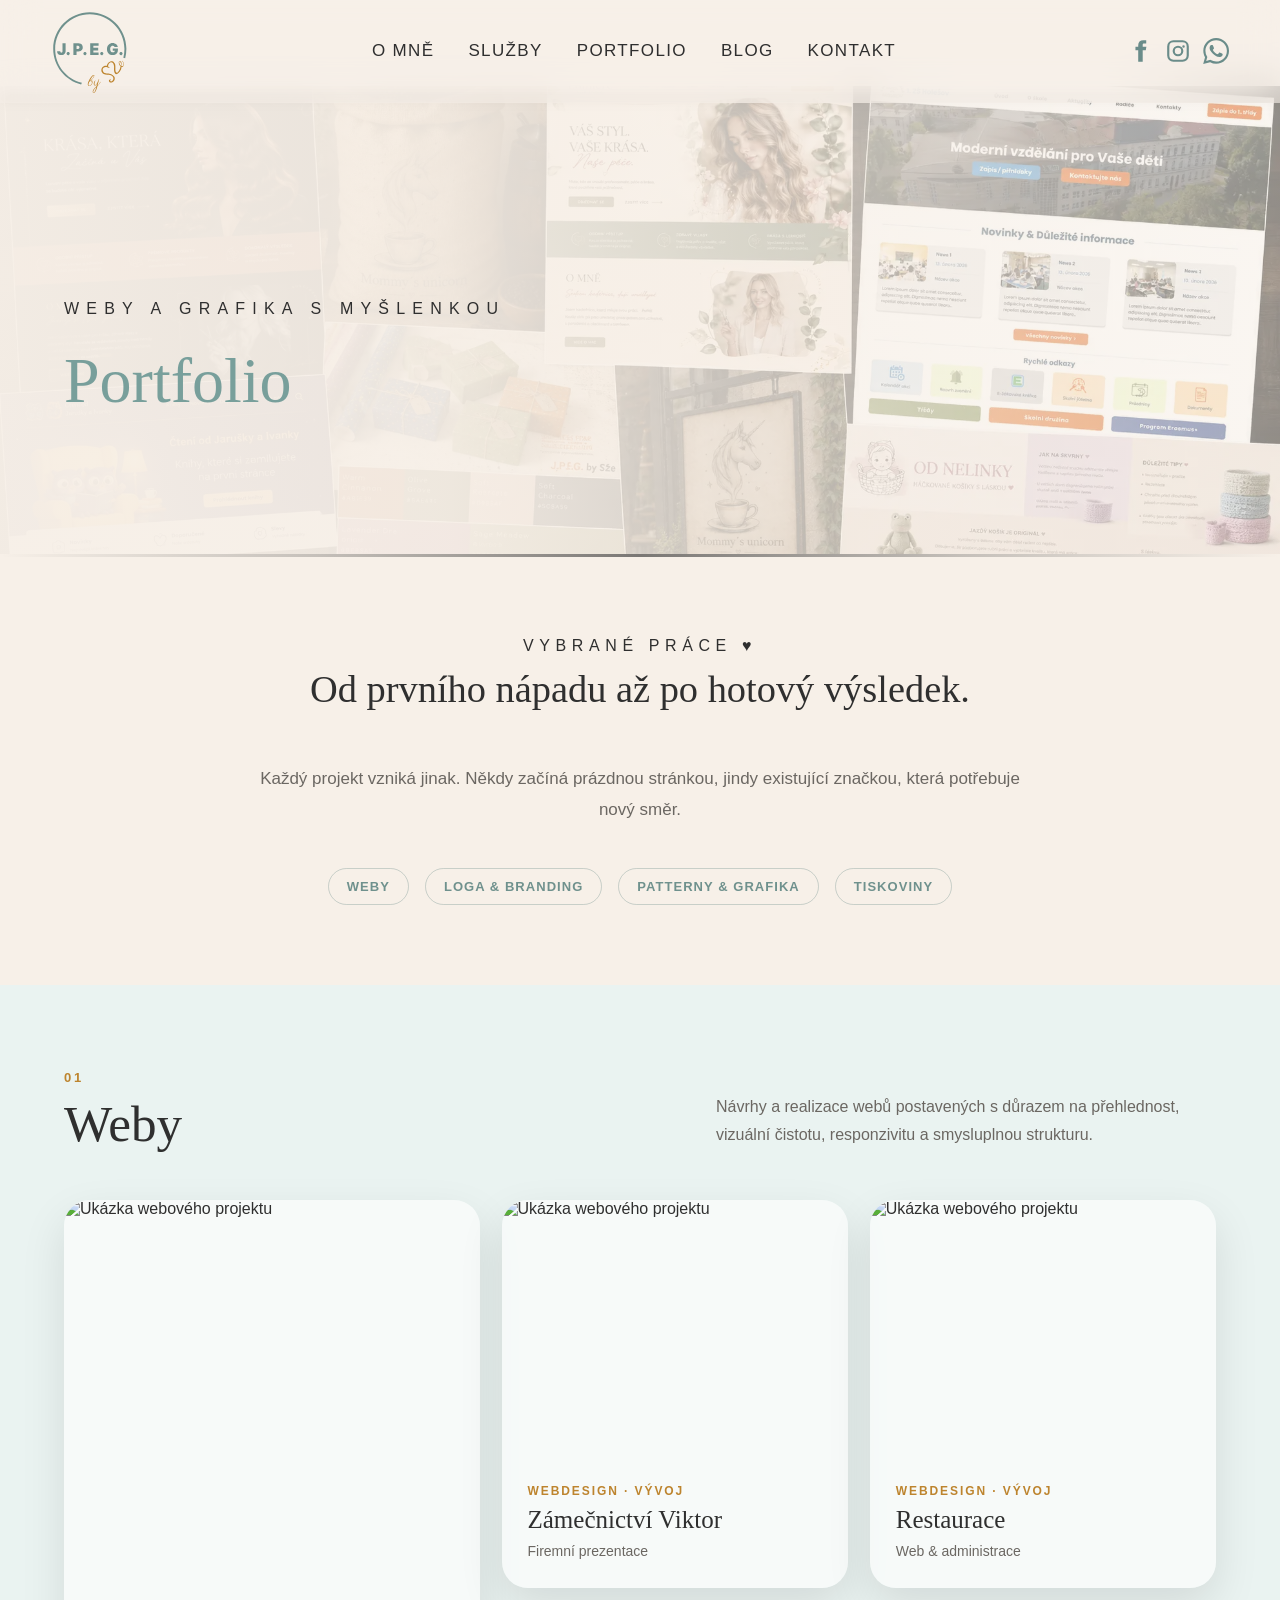
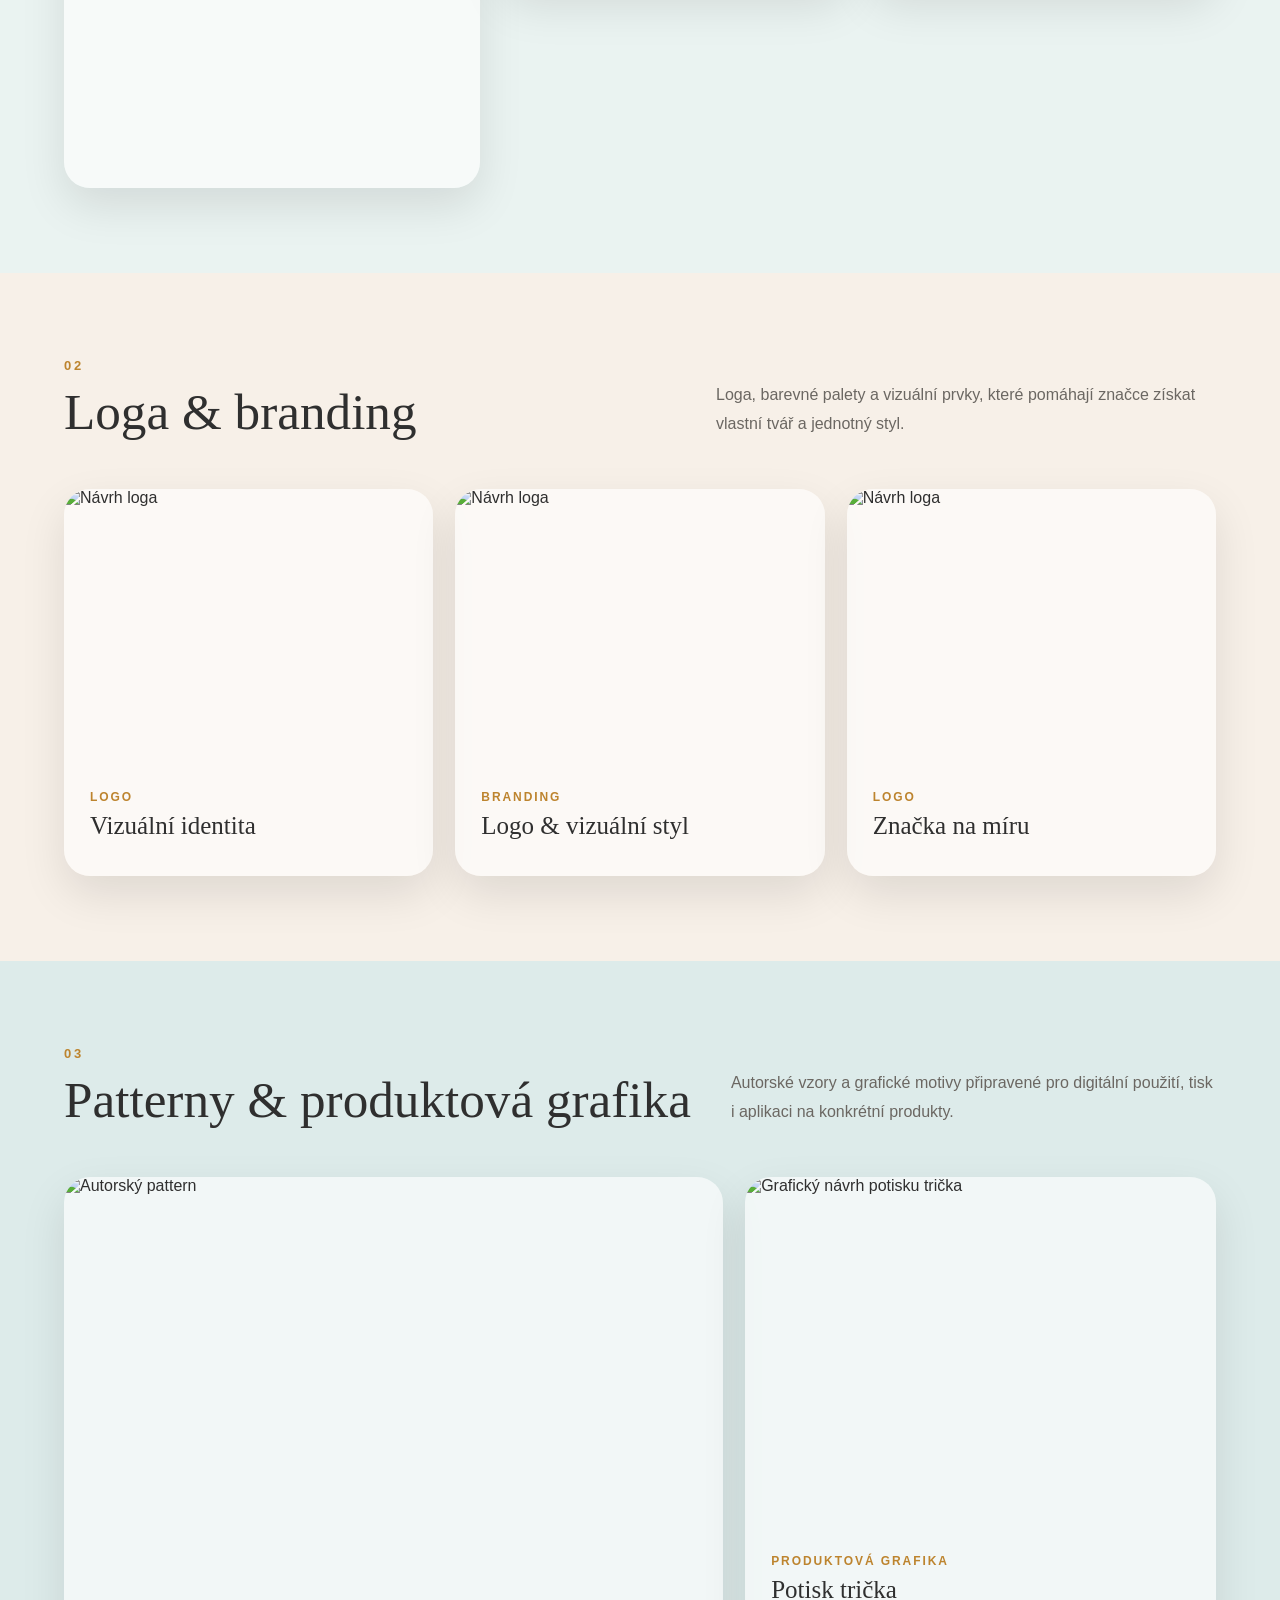
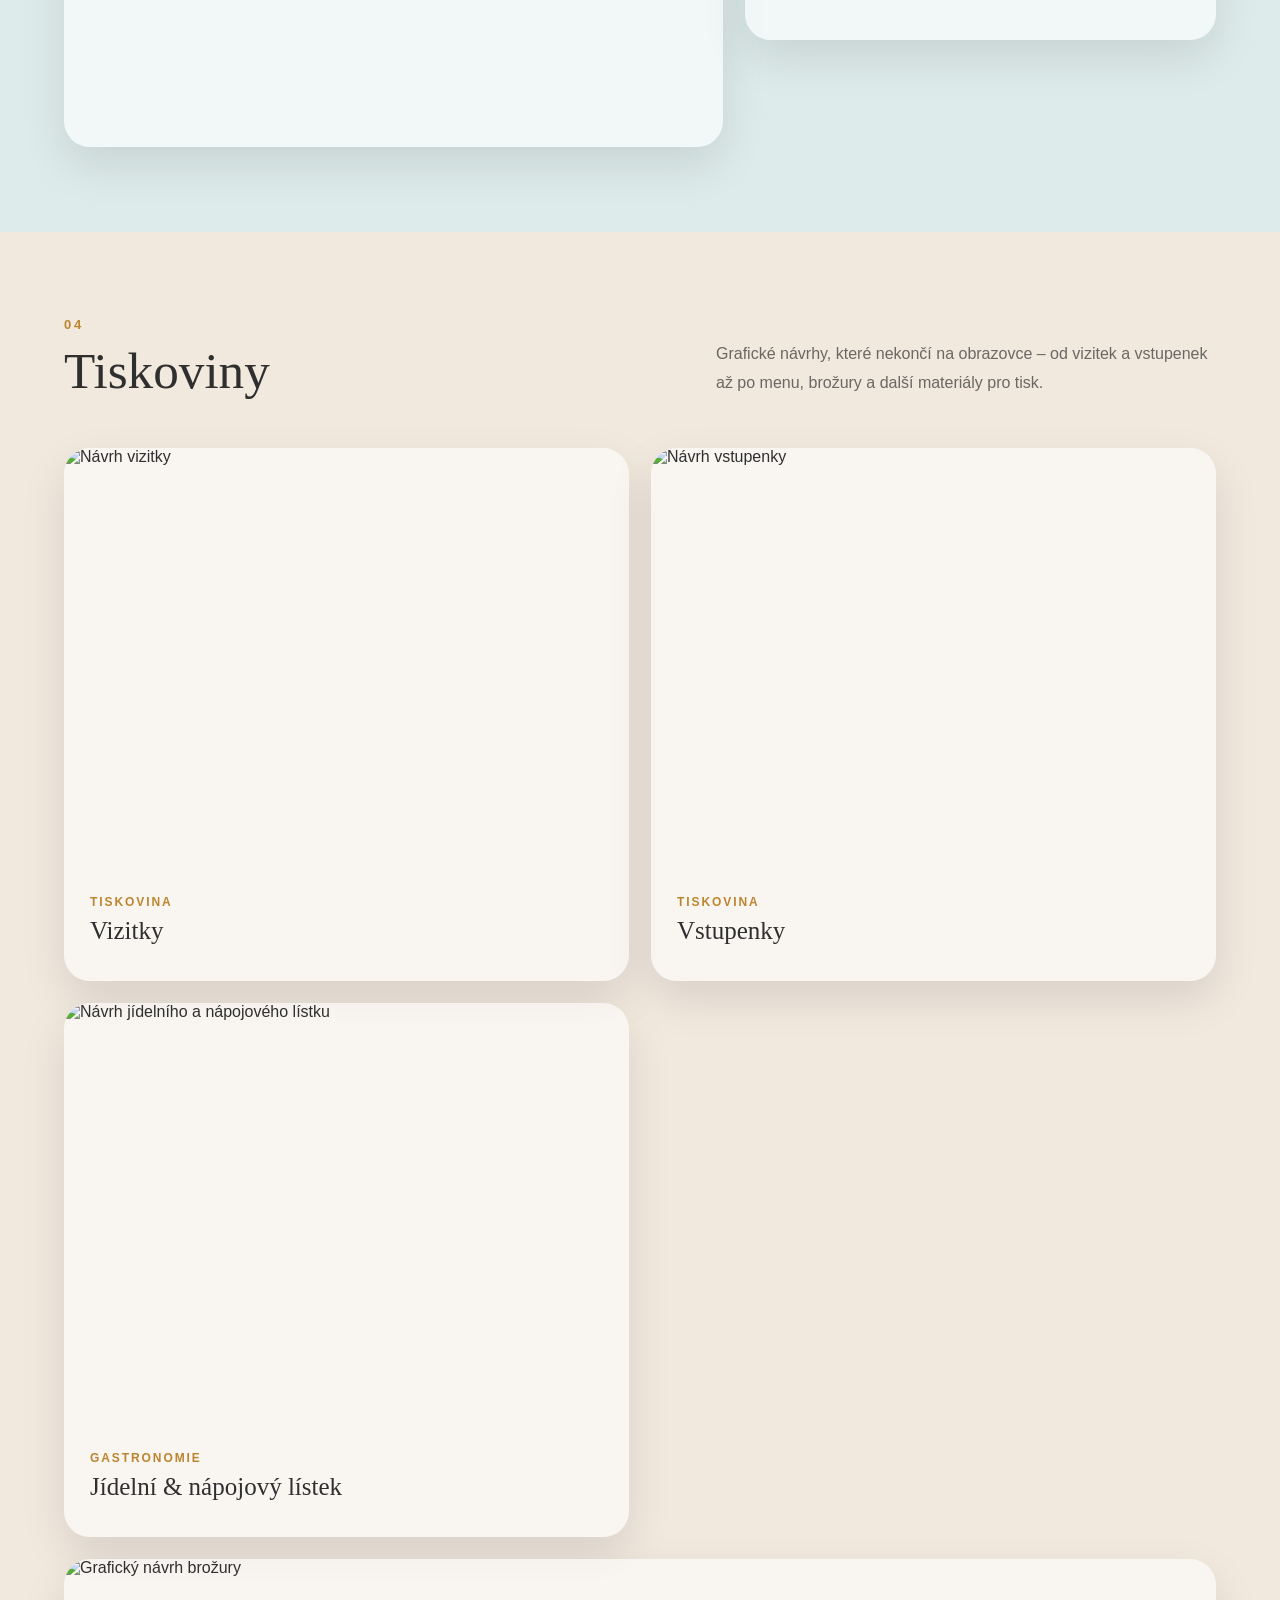
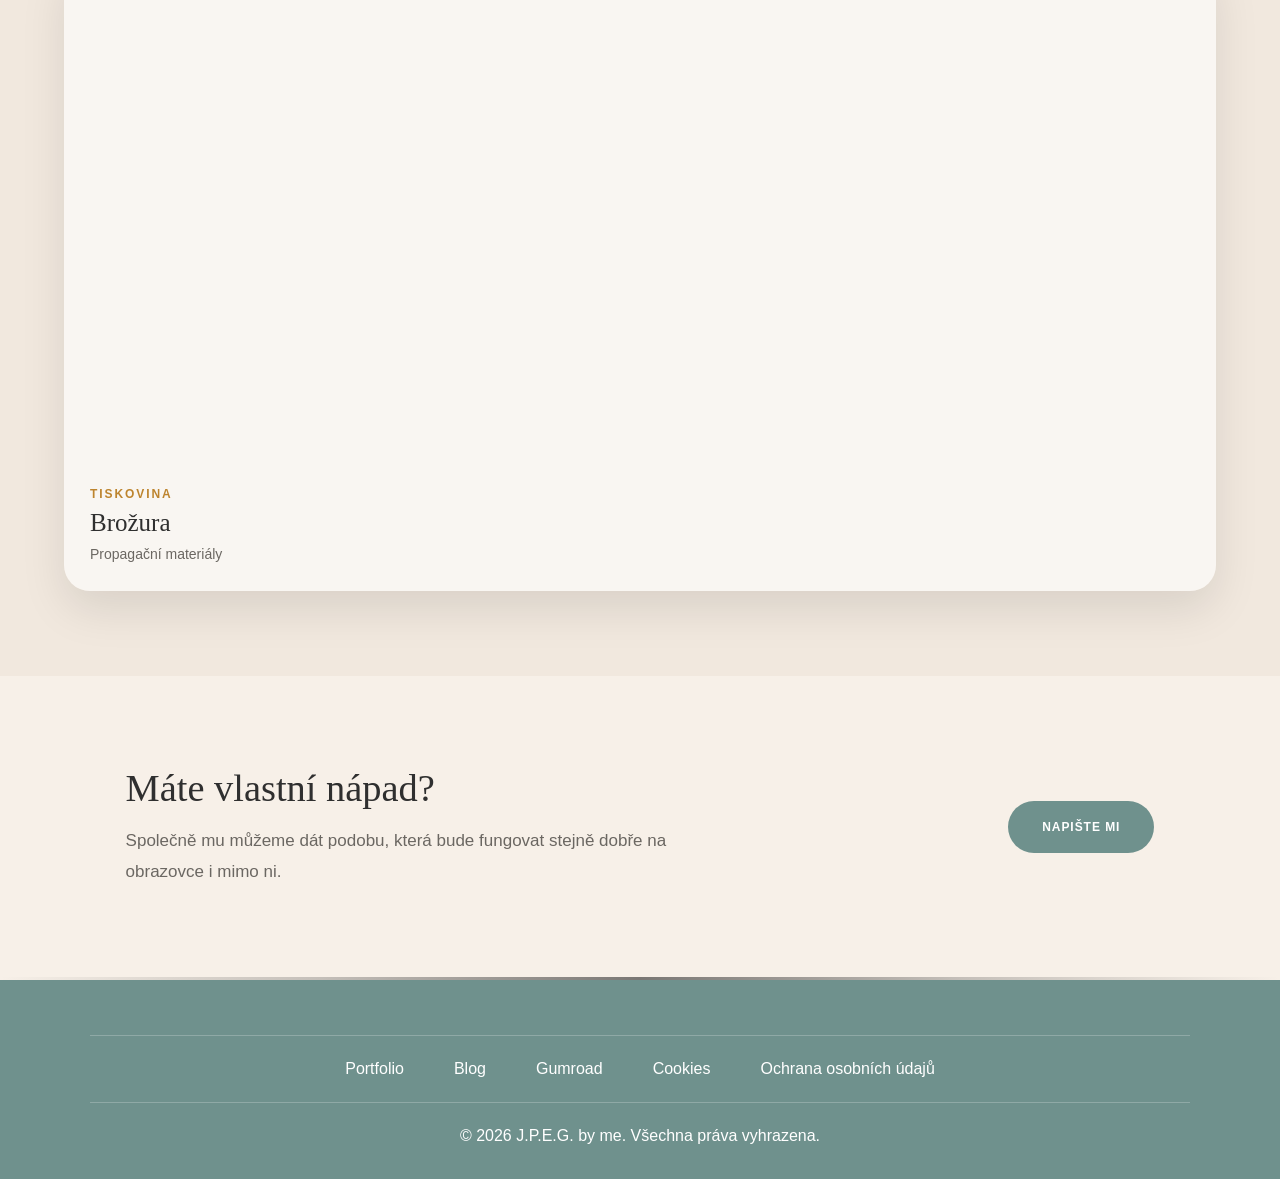
==== pages/portfolio.html @ a485b9ee "Add files via upload" ====
<!DOCTYPE html>
<html lang="cs">

<head>
    <meta charset="UTF-8">
    <meta name="viewport" content="width=device-width, initial-scale=1.0">

    <title>Portfolio | J.P.E.G. by me</title>

    <meta name="description"
        content="Ukázky webů, vizuálních identit, log, patternů, produktové grafiky a tiskovin od J.P.E.G. by me.">

    <link rel="stylesheet" href="../style.css">
</head>

<body>

    <!-- HEADER -->

    <header class="site-header">
        <nav class="navbar">

            <a href="../index.html" class="logo">
                <img src="../assets/logo.svg" alt="J.P.E.G. by me">
            </a>

            <button class="menu-toggle" aria-label="Otevřít menu">
                <span></span>
                <span></span>
                <span></span>
            </button>

            <ul class="nav-menu">
                <li><a href="../index.html#omne">O mně</a></li>
                <li><a href="sluzby.html">Služby</a></li>
                <li><a href="portfolio.html">Portfolio</a></li>
                <li><a href="blog.html">Blog</a></li>
                <li><a href="kontakt.html">Kontakt</a></li>
            </ul>

            <div class="nav-socials">

                <a href="https://www.facebook.com/profile.php?id=61580430591181"
                    aria-label="Facebook">
                    <img src="../assets/fb.svg" alt="social media Facebook">
                </a>

                <a href="https://www.instagram.com/jpeg_by_me/"
                    aria-label="Instagram">
                    <img src="../assets/ig.svg" alt="social media Instagram">
                </a>

                <a href="https://wa.me/420702850375"
                    target="_blank"
                    rel="noopener"
                    aria-label="WhatsApp">
                    <img src="../assets/whatsapp.svg" alt="social media WhatsApp">
                </a>

            </div>

        </nav>
    </header>


    <!-- MAIN -->

    <main>

        <!-- HERO PODSTRÁNKY -->

        <section class="subpage-hero">

            <div class="subpage-hero-content">

                <p class="subpage-eyebrow">
                    Weby a grafika s myšlenkou
                </p>

                <h1>Portfolio</h1>

            </div>

        </section>


        <div class="separator"></div>


        <!-- ÚVOD PORTFOLIA -->

        <section class="portfolio-intro">

            <div class="section-heading">
                <p>Vybrané práce ♥</p>
                <h2>Od prvního nápadu až po hotový výsledek.</h2>
            </div>

            <p class="portfolio-intro-text">
                Každý projekt vzniká jinak. Někdy začíná prázdnou stránkou,
                jindy existující značkou, která potřebuje nový směr.
            </p>


            <!-- RYCHLÁ NAVIGACE -->

            <nav class="portfolio-nav" aria-label="Kategorie portfolia">
                <a href="#weby">Weby</a>
                <a href="#branding">Loga & branding</a>
                <a href="#patterny">Patterny & grafika</a>
                <a href="#tiskoviny">Tiskoviny</a>
            </nav>

        </section>


        <!-- WEBY -->

        <section class="portfolio-section portfolio-section-web" id="weby">

            <div class="portfolio-section-heading">

                <div>
                    <p class="portfolio-number">01</p>
                    <h2>Weby</h2>
                </div>

                <p>
                    Návrhy a realizace webů postavených s důrazem na přehlednost,
                    vizuální čistotu, responzivitu a smysluplnou strukturu.
                </p>

            </div>


            <div class="portfolio-grid portfolio-grid-large">

                <article class="portfolio-item portfolio-item-featured">
                    <div class="portfolio-image">
                        <img src="../assets/portfolio-web-01.webp"
                            alt="Ukázka webového projektu">
                    </div>

                    <div class="portfolio-item-info">
                        <p>Webdesign · Vývoj</p>
                        <h3>Truhlářství Vodička</h3>
                        <span>Web na míru</span>
                    </div>
                </article>


                <article class="portfolio-item">
                    <div class="portfolio-image">
                        <img src="../assets/portfolio-web-02.webp"
                            alt="Ukázka webového projektu">
                    </div>

                    <div class="portfolio-item-info">
                        <p>Webdesign · Vývoj</p>
                        <h3>Zámečnictví Viktor</h3>
                        <span>Firemní prezentace</span>
                    </div>
                </article>


                <article class="portfolio-item">
                    <div class="portfolio-image">
                        <img src="../assets/portfolio-web-03.webp"
                            alt="Ukázka webového projektu">
                    </div>

                    <div class="portfolio-item-info">
                        <p>Webdesign · Vývoj</p>
                        <h3>Restaurace</h3>
                        <span>Web & administrace</span>
                    </div>
                </article>

            </div>

        </section>


        <!-- LOGA A BRANDING -->

        <section class="portfolio-section portfolio-section-branding" id="branding">

            <div class="portfolio-section-heading">

                <div>
                    <p class="portfolio-number">02</p>
                    <h2>Loga & branding</h2>
                </div>

                <p>
                    Loga, barevné palety a vizuální prvky, které pomáhají značce
                    získat vlastní tvář a jednotný styl.
                </p>

            </div>


            <div class="portfolio-grid">

                <article class="portfolio-item">
                    <div class="portfolio-image">
                        <img src="../assets/portfolio-logo-01.webp"
                            alt="Návrh loga">
                    </div>

                    <div class="portfolio-item-info">
                        <p>Logo</p>
                        <h3>Vizuální identita</h3>
                    </div>
                </article>


                <article class="portfolio-item">
                    <div class="portfolio-image">
                        <img src="../assets/portfolio-logo-02.webp"
                            alt="Návrh loga">
                    </div>

                    <div class="portfolio-item-info">
                        <p>Branding</p>
                        <h3>Logo & vizuální styl</h3>
                    </div>
                </article>


                <article class="portfolio-item">
                    <div class="portfolio-image">
                        <img src="../assets/portfolio-logo-03.webp"
                            alt="Návrh loga">
                    </div>

                    <div class="portfolio-item-info">
                        <p>Logo</p>
                        <h3>Značka na míru</h3>
                    </div>
                </article>

            </div>

        </section>


        <!-- PATTERNY -->

        <section class="portfolio-section portfolio-section-patterns" id="patterny">

            <div class="portfolio-section-heading">

                <div>
                    <p class="portfolio-number">03</p>
                    <h2>Patterny & produktová grafika</h2>
                </div>

                <p>
                    Autorské vzory a grafické motivy připravené pro digitální
                    použití, tisk i aplikaci na konkrétní produkty.
                </p>

            </div>


            <div class="portfolio-grid portfolio-grid-patterns">

                <article class="portfolio-item portfolio-item-featured">
                    <div class="portfolio-image">
                        <img src="../assets/portfolio-pattern-01.webp"
                            alt="Autorský pattern">
                    </div>

                    <div class="portfolio-item-info">
                        <p>Pattern</p>
                        <h3>Autorský vzor</h3>
                    </div>
                </article>


                <article class="portfolio-item">
                    <div class="portfolio-image">
                        <img src="../assets/portfolio-shirt.webp"
                            alt="Grafický návrh potisku trička">
                    </div>

                    <div class="portfolio-item-info">
                        <p>Produktová grafika</p>
                        <h3>Potisk trička</h3>
                    </div>
                </article>

            </div>

        </section>


        <!-- TISKOVINY -->

        <section class="portfolio-section portfolio-section-print" id="tiskoviny">

            <div class="portfolio-section-heading">

                <div>
                    <p class="portfolio-number">04</p>
                    <h2>Tiskoviny</h2>
                </div>

                <p>
                    Grafické návrhy, které nekončí na obrazovce – od vizitek
                    a vstupenek až po menu, brožury a další materiály pro tisk.
                </p>

            </div>


            <div class="portfolio-grid portfolio-grid-print">

                <article class="portfolio-item">
                    <div class="portfolio-image">
                        <img src="../assets/portfolio-business-card.webp"
                            alt="Návrh vizitky">
                    </div>

                    <div class="portfolio-item-info">
                        <p>Tiskovina</p>
                        <h3>Vizitky</h3>
                    </div>
                </article>


                <article class="portfolio-item">
                    <div class="portfolio-image">
                        <img src="../assets/portfolio-ticket.webp"
                            alt="Návrh vstupenky">
                    </div>

                    <div class="portfolio-item-info">
                        <p>Tiskovina</p>
                        <h3>Vstupenky</h3>
                    </div>
                </article>


                <article class="portfolio-item">
                    <div class="portfolio-image">
                        <img src="../assets/portfolio-menu.webp"
                            alt="Návrh jídelního a nápojového lístku">
                    </div>

                    <div class="portfolio-item-info">
                        <p>Gastronomie</p>
                        <h3>Jídelní & nápojový lístek</h3>
                    </div>
                </article>


                <article class="portfolio-item portfolio-item-wide">
                    <div class="portfolio-image">
                        <img src="../assets/portfolio-brochure.webp"
                            alt="Grafický návrh brožury">
                    </div>

                    <div class="portfolio-item-info">
                        <p>Tiskovina</p>
                        <h3>Brožura</h3>
                        <span>Propagační materiály</span>
                    </div>
                </article>

            </div>

        </section>


        <!-- MOTTO -->

        <div class="motto">

            <div>
                <h2>Máte vlastní nápad?</h2>

                <p>
                    Společně mu můžeme dát podobu, která bude fungovat
                    stejně dobře na obrazovce i mimo ni.
                </p>
            </div>

            <a href="kontakt.html" class="btn footer-btn">
                Napište mi
            </a>

        </div>


        <div class="separator"></div>

    </main>


    <!-- FOOTER -->

    <footer class="footer">

        <div class="footer-links">

            <a href="portfolio.html">
                Portfolio
            </a>

            <a href="blog.html">
                Blog
            </a>

            <a href="https://jpegbyme.gumroad.com/"
                target="_blank"
                rel="noopener">
                Gumroad
            </a>

            <a href="cookies.html">
                Cookies
            </a>

            <a href="ochrana-udaju.html">
                Ochrana osobních údajů
            </a>

        </div>


        <div class="footer-bottom">
            <p>
                © 2026 J.P.E.G. by me. Všechna práva vyhrazena.
            </p>
        </div>

    </footer>


    <!-- MOBILE CONTACT -->

    <div class="mobile-contact">
        <a href="mailto:info@jpeg-by-me.cz">Napsat</a>
        <a href="tel:+420702850375">Volat</a>
    </div>


    <script src="../script.js"></script>

</body>

</html>
---- style.css ----
:root {
    --cream: #f7f0e8;
    --text: #2f2f2f;
    --duck: #789f9b;
    --duck-light: #eaf3f1;
    --duck-dark: #6f918d;
    --gold: #bd842e;
    --muted: #6b6762;
    --shadow: 0 18px 45px rgba(0, 0, 0, .10);
}

* {
    margin: 0;
    padding: 0;
    box-sizing: border-box;
}

html {
    scroll-behavior: smooth;
}

body {
    font-family: Arial, sans-serif;
    color: var(--text);
    background: var(--cream);
}

img {
    display: block;
    max-width: 100%;
}

a {
    color: inherit;
    text-decoration: none;
}

/* HEADER */

.site-header {
    position: fixed;
    top: 0;
    left: 0;
    width: 100%;
    z-index: 999;
    padding: 10px 7vw;
    background: rgba(247, 240, 232, 0.58);
    backdrop-filter: blur(18px);
    -webkit-backdrop-filter: blur(18px);
}

.site-header::after {
    content: "";
    position: absolute;
    left: 0;
    bottom: -2px;
    width: 100%;
    height: 10px;
    background: linear-gradient(to bottom, rgba(0, 0, 0, .05), transparent);
    filter: blur(6px);
    pointer-events: none;
}

.navbar {
    display: grid;
    grid-template-columns: 70px 1fr auto;
    align-items: center;
    gap: 48px;
}

.logo img {
    width: 66px;
    height: auto;
}


.nav-menu {
    display: flex;
    justify-content: center;
    align-items: center;
    gap: 72px;
    list-style: none;
    font-size: 15px;
    font-weight: 400;
    letter-spacing: .08em;
    text-transform: uppercase;
}

.nav-menu li {
    list-style: none;
}

.nav-menu a {
    position: relative;
    padding-bottom: 8px;
    color: var(--text);
}

.nav-menu a::after {
    content: "";
    position: absolute;
    left: 50%;
    bottom: 0;
    width: 0;
    height: 2px;
    background: var(--duck-dark);
    transform: translateX(-50%);
    transition: width .3s ease;
}

.nav-menu a:hover::after {
    width: 100%;
}

.nav-socials {
    display: flex;
    align-items: center;
    gap: 18px;
}

.nav-socials img {
    width: 28px;
    height: 28px;
    filter: invert(56%) sepia(13%) saturate(609%) hue-rotate(126deg) brightness(91%) contrast(86%);
    transition: opacity .25s ease, transform .25s ease;
}

.nav-socials a:hover img {
    opacity: .75;
    transform: translateY(-2px);
}

/* HAMBURGER */

.menu-toggle {
    display: none;
    width: 44px;
    height: 44px;
    border: 0;
    background: transparent;
    cursor: pointer;
    z-index: 1001;
}

.menu-toggle span {
    display: block;
    width: 30px;
    height: 2px;
    margin: 7px auto;
    background: var(--text);
    transition: .3s;
}

.menu-toggle.active span:nth-child(1) {
    transform: translateY(9px) rotate(45deg);
}

.menu-toggle.active span:nth-child(2) {
    opacity: 0;
}

.menu-toggle.active span:nth-child(3) {
    transform: translateY(-9px) rotate(-45deg);
}

/* HERO */

.hero {
    min-height: 100vh;
    padding: 140px 7vw 80px;
    display: flex;
    align-items: center;
    background:
        linear-gradient(90deg,
            rgba(247, 240, 232, .98) 0%,
            rgba(247, 240, 232, .94) 28%,
            rgba(247, 240, 232, .58) 48%,
            rgba(247, 240, 232, .12) 75%),
        url("assets/hero.webp") 62% center / cover no-repeat;
}

.hero-content {
    position: relative;
    z-index: 2;
    max-width: 580px;
}

.eyebrow {
    font-size: 16px;
    letter-spacing: .45em;
    text-transform: uppercase;
    margin-bottom: 48px;
}

.hero h1 {
    font-family: Georgia, "Times New Roman", serif;
    font-weight: 400;
    font-size: clamp(32px, 4.5vw, 86px);
    line-height: .72;
    margin-bottom: 56px;
}

.hero h1 span {
    display: block;
    color: var(--duck);
    font-style: italic;
    white-space: nowrap;
    font-size: clamp(26px, 3.5vw, 60px);
    margin-top: 22px;
    margin-bottom: 56px;
}

.hero-text {
    max-width: 520px;
    font-size: 15px;
    line-height: 1.85;
    margin-top: 36px;
    margin-bottom: 56px;
}

.hero-actions {
    display: flex;
    align-items: center;
    gap: 34px;
}

.btn {
    min-height: 36px;
    padding: 0 16px;
    display: inline-flex;
    align-items: center;
    justify-content: center;
    gap: 12px;
    border-radius: 999px;
    color: #fff;
    font-size: 12px;
    font-weight: 700;
    letter-spacing: .08em;
    text-transform: uppercase;
    box-shadow: var(--shadow);
}

.btn img {
    width: 22px;
    height: 22px;
    object-fit: contain;
}

.btn-pattern {
    background:
        linear-gradient(rgba(111, 145, 141, .88), rgba(111, 145, 141, .88)),
        url("assets/duck-egg-pattern.png") center / cover;
}

.text-link {
    font-size: 14px;
    letter-spacing: .08em;
    text-transform: uppercase;
    border-bottom: 1px solid var(--duck-dark);
    padding-bottom: 7px;
}

/* BUSINESS CARD */

.business-card {
    min-height: calc(100vh - 250px);
    padding: 170px 7vw 100px;
    background:
        linear-gradient(180deg,
            rgba(247, 240, 232, .94),
            rgba(247, 240, 232, .86)),
        url("assets/hero-subpage.webp") center center / cover no-repeat;
}

.business-card-heading {
    text-align: center;
    max-width: 700px;
    margin: 0 auto 60px;
}

.business-card-heading h1 {
    font-family: Georgia, "Times New Roman", serif;
    font-weight: 400;
    font-size: clamp(38px, 4vw, 64px);
    line-height: 1.1;
    margin-bottom: 24px;
}

.business-card-heading .hero-text {
    max-width: 520px;
    margin: 0 auto;
    text-align: center;
}

.card {
    max-width: 460px;
    margin: 0 auto;

    padding: 48px;

    background: rgba(255, 255, 255, .55);

    backdrop-filter: blur(18px);
    -webkit-backdrop-filter: blur(18px);

    border-radius: 30px;

    box-shadow: var(--shadow);

    text-align: center;
}

.card-logo {
    width: 90px;
    margin: 0 auto 30px;
}

.card h2 {
    font-family: Georgia, "Times New Roman", serif;
    font-size: 40px;
    font-weight: 400;
    margin-bottom: 14px;
}

.card-subtitle {
    color: var(--duck-dark);
    letter-spacing: .12em;
    text-transform: uppercase;
    font-size: 14px;
    margin-bottom: 34px;
}

.card-divider {
    width: 80px;
    height: 2px;
    background: var(--gold);
    margin: 0 auto 34px;
}

.card-contact {
    display: flex;
    flex-direction: column;
    gap: 18px;
    margin-bottom: 38px;
}

.contact-item {
    display: flex;
    align-items: center;
    justify-content: center;
    gap: 14px;

    font-size: 17px;
}

.contact-item img {
    width: 22px;
    height: 22px;
    flex-shrink: 0;

    filter: invert(56%) sepia(13%) saturate(609%) hue-rotate(126deg) brightness(91%) contrast(86%);
}

.contact-item a {
    transition: .25s;
}

.contact-item a:hover {
    color: var(--duck-dark);
}

.card-buttons {
    display: flex;
    flex-direction: column;
    gap: 16px;
}

.btn-secondary {

    min-height: 36px;

    border: 1px solid var(--duck-dark);

    border-radius: 999px;

    color: var(--duck-dark);

    background: transparent;

    font-size: 12px;

    font-weight: 700;

    letter-spacing: .08em;

    text-transform: uppercase;

    transition: .25s;
}

.btn-secondary:hover {
    background: var(--duck-dark);
    color: #fff;
}

.card-footer {
    margin-top: 38px;

    color: var(--muted);

    font-size: 14px;

    line-height: 1.7;
}

/* SEPARATOR */

.separator {
    height: 3px;
    background: linear-gradient(90deg,
            transparent,
            rgba(45, 45, 45, .25),
            rgba(45, 45, 45, .62),
            rgba(45, 45, 45, .25),
            transparent);
}

/* SUBPAGE HERO */

.subpage-hero {
    min-height: 52vh;
    padding: 170px 7vw 80px;
    margin-top: 86px;
    display: flex;
    align-items: center;

    background:
        linear-gradient(90deg,
            rgba(247, 240, 232, .98) 0%,
            rgba(247, 240, 232, .94) 35%,
            rgba(247, 240, 232, .78) 60%,
            rgba(247, 240, 232, .58) 100%),
        url("assets/hero-subpage.webp") center center / cover no-repeat;
}

.subpage-hero-content {
    position: relative;
    z-index: 2;
}

.subpage-eyebrow {
    font-size: 16px;
    letter-spacing: .45em;
    text-transform: uppercase;
    margin-bottom: 34px;
}

.subpage-hero h1 {
    font-family: Georgia, "Times New Roman", serif;
    font-weight: 400;

    font-size: clamp(48px, 5vw, 86px);
    line-height: .9;

    color: var(--duck);
}

/* SERVICES */

.quick-services {
    padding: 80px 7vw;
    background: var(--duck-light);
}

.section-heading {
    text-align: center;
    max-width: 910px;
    margin: 0 auto 55px;
}

.section-heading p {
    font-size: 16px;
    letter-spacing: .35em;
    text-transform: uppercase;
    margin-bottom: 14px;
}

.section-heading h2 {
    font-family: Georgia, "Times New Roman", serif;
    font-size: clamp(24px, 3vw, 50px);
    font-weight: 400;
    line-height: 1.05;
}

.services-grid {
    display: grid;
    grid-template-columns: repeat(5, 1fr);
}

.service-card {
    text-align: center;
    padding: 24px 28px;
    border-right: 1px solid rgba(40, 40, 40, .18);
}

.service-card:last-child {
    border-right: 0;
}

.service-card img {
    width: 42px;
    height: 42px;
    margin: 0 auto 24px;
}

.service-card h3 {
    font-size: 16px;
    letter-spacing: .12em;
    text-transform: uppercase;
    margin-bottom: 14px;
}

.service-card p {
    color: var(--muted);
    font-size: 16px;
    line-height: 1.65;
}

.service-card a {
    display: inline-block;
    margin-top: 18px;
    color: var(--gold);
    font-size: 26px;
}

.services-page {
    padding: 0;
    background: var(--cream);
}

.services-page>.section-heading {
    padding: 90px 7vw 55px;
    margin-bottom: 0;
}

.service-detail {
    padding: 80px 7vw;
    border-top: 1px solid rgba(47, 47, 47, .12);
}

.service-detail:nth-of-type(odd) {
    background: var(--cream);
}

.service-detail:nth-of-type(even) {
    background: var(--duck-light);
}

.service-detail:last-child {
    padding-bottom: 20px;
}

.service-detail-content {
    display: grid;
    grid-template-columns: 220px 1fr;
    align-items: center;
    gap: 80px;
}

.service-detail-reverse .service-detail-content {
    grid-template-columns: 1fr 220px;
}

.service-detail-reverse .service-detail-icon {
    grid-column: 2;
    grid-row: 1;
}

.service-detail-reverse .service-detail-text {
    grid-column: 1;
    grid-row: 1;
    justify-self: end;
}

.service-detail-icon {
    display: flex;
    align-items: center;
    justify-content: center;
}

.service-detail-icon img {
    width: 110px;
    height: 110px;
    object-fit: contain;
}

.service-detail-text {
    max-width: 700px;
}

.service-number {
    margin-bottom: 16px;

    color: var(--gold);

    font-size: 13px;
    font-weight: 700;
    letter-spacing: .22em;
}

.service-detail-text h2 {
    margin-bottom: 28px;

    font-family: Georgia, "Times New Roman", serif;
    font-size: clamp(34px, 3vw, 52px);
    font-weight: 400;
    line-height: 1.05;
}

.service-detail-text>p:not(.service-number) {
    max-width: 620px;

    margin-bottom: 16px;

    color: var(--muted);

    font-size: 17px;
    line-height: 1.8;
}

.service-detail-text .text-link {
    display: inline-block;
    margin-top: 18px;

    color: var(--duck-dark);
    border-bottom-color: var(--duck-dark);

    font-weight: 700;

    transition: color .25s ease,
        border-color .25s ease;
}

.service-detail-text .text-link:hover {
    color: var(--gold);
    border-bottom-color: var(--gold);
}

/* PORTFOLIO PAGE */

.portfolio-intro {
    padding: 90px 7vw;
    background: var(--cream);
}

.portfolio-intro-text {
    max-width: 760px;
    margin: 0 auto 42px;

    text-align: center;

    color: var(--muted);

    font-size: 17px;
    line-height: 1.8;
}

.portfolio-nav {
    display: flex;
    justify-content: center;
    flex-wrap: wrap;
    gap: 16px;
}

.portfolio-nav a {
    padding: 10px 18px;

    border: 1px solid rgba(111, 145, 141, .35);
    border-radius: 999px;

    color: var(--duck-dark);

    font-size: 13px;
    font-weight: 700;
    letter-spacing: .08em;
    text-transform: uppercase;

    transition: .25s ease;
}

.portfolio-nav a:hover {
    background: var(--duck-dark);
    color: #fff;
}


/* PORTFOLIO SECTIONS */

.portfolio-section {
    padding: 100px 7vw;
}

.portfolio-section-web {
    background: var(--duck-light);
}

.portfolio-section-branding {
    background: var(--cream);
}

.portfolio-section-patterns {
    background: #ddebea;
}

.portfolio-section-print {
    background: #f1e8de;
}

.portfolio-section-heading {
    display: flex;
    justify-content: space-between;
    align-items: flex-end;
    gap: 60px;

    margin-bottom: 60px;
}

.portfolio-section-heading>div {
    flex-shrink: 0;
}

.portfolio-number {
    margin-bottom: 12px;

    color: var(--gold);

    font-size: 13px;
    font-weight: 700;
    letter-spacing: .22em;
}

.portfolio-section-heading h2 {
    font-family: Georgia, "Times New Roman", serif;
    font-size: clamp(38px, 4vw, 62px);
    font-weight: 400;
    line-height: 1.05;
}

.portfolio-section-heading>p {
    max-width: 560px;

    color: var(--muted);

    font-size: 17px;
    line-height: 1.8;
}


/* PORTFOLIO GRID */

.portfolio-grid {
    display: grid;
    grid-template-columns: repeat(3, 1fr);
    gap: 28px;
}

.portfolio-grid-large {
    grid-template-columns: 1.4fr 1fr 1fr;
}

.portfolio-grid-patterns {
    grid-template-columns: 1.4fr 1fr;
}

.portfolio-grid-print {
    grid-template-columns: repeat(2, 1fr);
}

.portfolio-item {
    overflow: hidden;

    border-radius: 26px;

    background: rgba(255, 255, 255, .62);

    box-shadow: var(--shadow);

    transition: transform .3s ease,
        box-shadow .3s ease;
}

.portfolio-item:hover {
    transform: translateY(-6px);

    box-shadow: 0 24px 55px rgba(0, 0, 0, .13);
}

.portfolio-item-featured {
    grid-row: span 2;
}

.portfolio-item-wide {
    grid-column: span 2;
}


/* IMAGE */

.portfolio-image {
    overflow: hidden;

    aspect-ratio: 4 / 3;
}

.portfolio-item-featured .portfolio-image {
    height: 100%;
    min-height: 520px;

    aspect-ratio: auto;
}

.portfolio-item-wide .portfolio-image {
    aspect-ratio: 16 / 7;
}

.portfolio-image img {
    width: 100%;
    height: 100%;

    object-fit: cover;

    transition: transform .45s ease;
}

.portfolio-item:hover .portfolio-image img {
    transform: scale(1.035);
}


/* ITEM TEXT */

.portfolio-item-info {
    padding: 24px 26px 28px;
}

.portfolio-item-info p {
    margin-bottom: 8px;

    color: var(--gold);

    font-size: 12px;
    font-weight: 700;
    letter-spacing: .16em;
    text-transform: uppercase;
}

.portfolio-item-info h3 {
    margin-bottom: 8px;

    font-family: Georgia, "Times New Roman", serif;
    font-size: 25px;
    font-weight: 400;
}

.portfolio-item-info span {
    color: var(--muted);

    font-size: 14px;
}

/* REFERENCES */

.references {
    padding: 90px 7vw;
    background: #f6efe7;
}

.reference-grid {
    display: grid;
    grid-template-columns: repeat(3, 1fr);
    gap: 26px;
}

.reference-grid article {
    padding: 36px;
    border-radius: 28px;
    background: rgba(255, 255, 255, .58);
    box-shadow: var(--shadow);
}

.reference-grid img {
    width: 42px;
    margin-bottom: 18px;
}

.reference-grid h3 {
    font-size: 17px;
    letter-spacing: .12em;
    text-transform: uppercase;
    margin-bottom: 12px;
}

.reference-grid p {
    color: var(--muted);
    font-size: 16px;
    line-height: 1.7;
}

/* MOTTO */

.motto {
    padding: 90px calc(7vw + 36px);

    display: flex;
    justify-content: space-between;
    align-items: center;
    gap: 60px;
}

.motto h2 {
    font-family: Georgia, "Times New Roman", serif;
    font-size: clamp(32px, 3vw, 48px);
    font-weight: 400;
    margin-bottom: 16px;
}

.motto p {
    max-width: 560px;
    font-size: 17px;
    line-height: 1.8;
    color: var(--muted);
}

.motto .footer-btn {
    flex-shrink: 0;

    background: var(--duck-dark);
    border: none;
    color: #fff;

    padding: 0 34px;
    min-height: 52px;

    transition: .25s ease;
}

.motto .footer-btn:hover {
    background: var(--duck);
    transform: translateY(-2px);
}

/* FOOTER */

.footer {
    padding: 55px 7vw 34px;
    background: var(--duck-dark);
    color: #fff;
}

.footer-top {
    display: flex;
    justify-content: space-between;
    align-items: center;
    gap: 36px;
    margin-bottom: 38px;
}

.footer-top h2 {
    font-size: 30px;
    margin-bottom: 6px;
}

.footer-top p {
    font-size: 17px;
    opacity: .9;
}

.footer-btn {
    border: 1px solid rgba(255, 255, 255, .7);
    background: transparent;
    box-shadow: none;
}

.footer-links {
    display: flex;
    justify-content: center;
    flex-wrap: wrap;
    gap: 50px;
    padding: 24px 0;
    border-top: 1px solid rgba(255, 255, 255, .22);
    border-bottom: 1px solid rgba(255, 255, 255, .22);
}

.footer-bottom {
    padding-top: 24px;
    text-align: center;
}

.mobile-contact {
    display: none;
}

/* TABLET */

@media (max-width: 1300px) {
    .hero {
        background:
            linear-gradient(90deg,
                rgba(247, 240, 232, .98) 0%,
                rgba(247, 240, 232, .94) 34%,
                rgba(247, 240, 232, .55) 62%,
                rgba(247, 240, 232, .18) 100%),
            url("assets/hero.webp") 68% center / cover no-repeat;
    }

    .services-grid {
        grid-template-columns: repeat(2, 1fr);
        gap: 22px;
    }

    .service-card {
        border-right: 0;
        border-radius: 24px;
        background: rgba(255, 255, 255, .45);
    }

    .services-page {
        padding: 0;
    }

    .services-page>.section-heading {
        padding: 80px 5vw 50px;
    }

    .service-detail {
        padding: 70px 5vw;
    }

    .service-detail-content {
        grid-template-columns: 180px 1fr;
        gap: 60px;
    }

    .service-detail-reverse .service-detail-content {
        grid-template-columns: 1fr 180px;
    }

    .service-detail-icon img {
        width: 90px;
        height: 90px;
    }

    .service-detail-text {
        max-width: 640px;
    }

    .service-detail-text>p:not(.service-number) {
        font-size: 16px;
    }

    .portfolio-intro {
        padding: 80px 5vw;
    }

    .portfolio-section {
        padding: 85px 5vw;
    }

    .portfolio-section-heading {
        gap: 40px;
        margin-bottom: 50px;
    }

    .portfolio-section-heading>p {
        max-width: 500px;
        font-size: 16px;
    }

    .portfolio-grid {
        gap: 22px;
    }

    .portfolio-grid-large {
        grid-template-columns: 1.2fr 1fr 1fr;
    }

    .portfolio-item-featured .portfolio-image {
        min-height: 460px;
    }

    .site-header {
        padding: 10px 4vw;
    }

    .navbar {
        grid-template-columns: 90px 1fr auto;
        gap: 24px;
    }

    .logo img {
        width: 78px;
    }

    .nav-menu {
        gap: 34px;
        font-size: 17px;
        white-space: nowrap;
    }

    .nav-menu a {
        white-space: nowrap;
    }

    .nav-socials {
        gap: 12px;
        flex-shrink: 0;
    }

    .nav-socials img {
        width: 26px;
        height: 26px;
        min-width: 26px;
    }

    .business-card {
        padding: 150px 5vw 90px;
    }

    .card {
        max-width: 430px;
    }

    .subpage-hero {
        padding: 140px 5vw 70px;
    }
}

/* MOBILE */

@media (max-width: 1100px) {
    .site-header {
        padding: 12px 22px;
    }

    .navbar {
        grid-template-columns: auto 1fr auto;
        gap: 10px;
    }

    .logo img {
        width: 82px;
    }

    .menu-toggle {
        display: block;
        justify-self: end;
    }

    .nav-socials {
        display: none;
    }

    .nav-menu {
        position: fixed;
        top: 74px;
        left: 18px;
        right: 18px;
        flex-direction: column;
        gap: 22px;
        padding: 30px 24px;
        border-radius: 26px;
        background: rgba(247, 240, 232, .86);
        backdrop-filter: blur(24px);
        -webkit-backdrop-filter: blur(24px);
        box-shadow: var(--shadow);
        opacity: 0;
        pointer-events: none;
        transform: translateY(-14px);
        transition: .3s ease;
        font-size: 18px;
    }

    .nav-menu.active {
        opacity: 1;
        pointer-events: auto;
        transform: translateY(0);
    }

    .hero {
        padding: 120px 24px 70px;
        background:
            linear-gradient(90deg,
                rgba(247, 240, 232, .98) 0%,
                rgba(247, 240, 232, .94) 50%,
                rgba(247, 240, 232, .55) 82%,
                rgba(247, 240, 232, .25) 100%),
            url("assets/hero.webp") 72% center / cover no-repeat;
    }

    .hero-content {
        max-width: 92vw;
        margin-top: 70px;
    }

    .eyebrow {
        font-size: 12px;
        letter-spacing: .28em;
    }

    .hero h1 {
        font-size: clamp(56px, 14vw, 86px);
        line-height: .94;
    }

    .hero-text {
        max-width: 460px;
        font-size: 16px;
    }

    .hero-actions {
        gap: 18px;
    }

    .subpage-hero {
        min-height: 44vh;
        padding: 120px 24px 60px;
    }

    .subpage-eyebrow {
        font-size: 12px;
        letter-spacing: .28em;
    }

    .subpage-hero h1 {
        font-size: clamp(46px, 9vw, 72px);
    }

    .services-page {
        padding: 0;
    }

    .services-page>.section-heading {
        padding: 70px 24px 45px;
    }

    .service-detail {
        padding: 65px 24px;
    }

    .service-detail-content,
    .service-detail-reverse .service-detail-content {
        grid-template-columns: 110px 1fr;
        gap: 40px;
    }

    .service-detail-reverse .service-detail-icon,
    .service-detail-reverse .service-detail-text {
        grid-column: auto;
        grid-row: auto;
    }

    .service-detail-reverse .service-detail-text {
        justify-self: stretch;
    }

    .service-detail-icon img {
        width: 78px;
        height: 78px;
    }

    .service-detail-text {
        max-width: none;
    }

    .service-detail-text h2 {
        font-size: clamp(32px, 5vw, 44px);
    }

    .service-detail-text>p:not(.service-number) {
        max-width: 600px;
        font-size: 16px;
    }

    .portfolio-intro {
        padding: 70px 24px;
    }

    .portfolio-intro-text {
        font-size: 16px;
    }

    .portfolio-nav {
        gap: 12px;
    }

    .portfolio-nav a {
        font-size: 12px;
    }


    .portfolio-section {
        padding: 75px 24px;
    }

    .portfolio-section-heading {
        flex-direction: column;
        align-items: flex-start;

        gap: 24px;

        margin-bottom: 44px;
    }

    .portfolio-section-heading>p {
        max-width: 620px;
    }


    .portfolio-grid,
    .portfolio-grid-large,
    .portfolio-grid-patterns,
    .portfolio-grid-print {
        grid-template-columns: repeat(2, 1fr);
    }

    .portfolio-item-featured {
        grid-row: auto;
    }

    .portfolio-item-wide {
        grid-column: span 2;
    }

    .portfolio-item-featured .portfolio-image {
        min-height: 0;
        height: auto;
        aspect-ratio: 4 / 3;
    }

    .btn {
        min-height: 52px;
        padding: 0 24px;
        font-size: 12px;
    }

    .text-link {
        font-size: 12px;
    }

    .footer-bottom {
        text-align: center;
    }

    .mobile-contact {
        position: fixed;
        z-index: 1200;
        left: 16px;
        right: 16px;
        bottom: 16px;
        display: grid;
        grid-template-columns: 1fr 1fr;
        gap: 12px;
    }

    .mobile-contact a {
        padding: 14px 18px;
        text-align: center;
        border-radius: 999px;
        color: #fff;
        font-weight: 700;
        text-transform: uppercase;
        letter-spacing: .08em;
        background:
            linear-gradient(rgba(111, 145, 141, .9), rgba(111, 145, 141, .9)),
            url("assets/duck-egg-pattern.png") center / cover;
        box-shadow: var(--shadow);
    }

    .motto {
        flex-direction: column;
        text-align: center;
        gap: 36px;
    }

    .motto p {
        margin: 0 auto;
    }

    .business-card {
        padding: 130px 24px 70px;
    }

    .business-card-heading {
        margin-bottom: 40px;
    }

    .business-card-heading h1 {
        font-size: clamp(34px, 7vw, 52px);
    }

    .card {
        padding: 38px 30px;
    }

    .card h2 {
        font-size: 34px;
    }

    .contact-item {
        font-size: 16px;
    }
}

@media (max-width: 560px) {
    .hero h1 {
        font-size: 54px;
    }

    .hero h1 span {
        white-space: normal;
    }

    .hero-text {
        font-size: 15px;
    }

    .subpage-hero {
        min-height: 38vh;
        padding: 110px 24px 50px;
    }

    .subpage-hero h1 {
        font-size: 48px;
    }

    .services-page {
        padding: 0;
    }

    .services-page>.section-heading {
        padding: 60px 24px 40px;
    }

    .services-grid {
        grid-template-columns: 1fr;
    }

    .services-page {
        padding: 60px 24px;
    }

    .service-detail {
        padding: 55px 24px;
    }

    .service-detail-content,
    .service-detail-reverse .service-detail-content {
        display: block;
    }

    .service-detail-icon {
        display: none;
    }

    .service-number {
        margin-bottom: 12px;
        font-size: 12px;
    }

    .service-detail-text h2 {
        margin-bottom: 22px;
        font-size: 32px;
    }

    .service-detail-text>p:not(.service-number) {
        font-size: 15px;
        line-height: 1.75;
    }

    .service-detail-text .text-link {
        margin-top: 14px;
    }

    .portfolio-intro {
        padding: 60px 24px;
    }

    .portfolio-intro-text {
        margin-bottom: 34px;

        font-size: 15px;
    }

    .portfolio-nav {
        flex-direction: column;
    }

    .portfolio-nav a {
        width: 100%;

        text-align: center;
    }


    .portfolio-section {
        padding: 65px 24px;
    }

    .portfolio-section-heading {
        margin-bottom: 36px;
    }

    .portfolio-number {
        font-size: 12px;
    }

    .portfolio-section-heading h2 {
        font-size: 34px;
    }

    .portfolio-section-heading>p {
        font-size: 15px;
        line-height: 1.75;
    }


    .portfolio-grid,
    .portfolio-grid-large,
    .portfolio-grid-patterns,
    .portfolio-grid-print {
        grid-template-columns: 1fr;
    }

    .portfolio-item-wide {
        grid-column: auto;
    }

    .portfolio-image,
    .portfolio-item-featured .portfolio-image,
    .portfolio-item-wide .portfolio-image {
        min-height: 0;
        height: auto;

        aspect-ratio: 4 / 3;
    }

    .portfolio-item {
        border-radius: 22px;
    }

    .portfolio-item-info {
        padding: 20px 22px 24px;
    }

    .portfolio-item-info h3 {
        font-size: 22px;
    }

    .quick-services {
        padding: 60px 24px;
    }

    .motto {
        padding: 70px 24px;
    }

    .motto h2 {
        font-size: 34px;
    }

    .motto .footer-btn {
        width: 100%;
    }

    .footer {
        padding-bottom: 90px;
    }

    .business-card {
        padding: 120px 20px 60px;
    }

    .card {
        padding: 30px 22px;
        border-radius: 24px;
    }

    .card-logo {
        width: 72px;
    }

    .card h2 {
        font-size: 28px;
    }

    .card-subtitle {
        font-size: 12px;
    }

    .contact-item {
        flex-direction: column;
        gap: 6px;
    }

    .contact-item span {
        font-size: 20px;
    }

    .card-buttons {
        gap: 12px;
    }

    .btn-secondary {
        width: 100%;
    }

    .card-footer {
        font-size: 13px;
    }
}
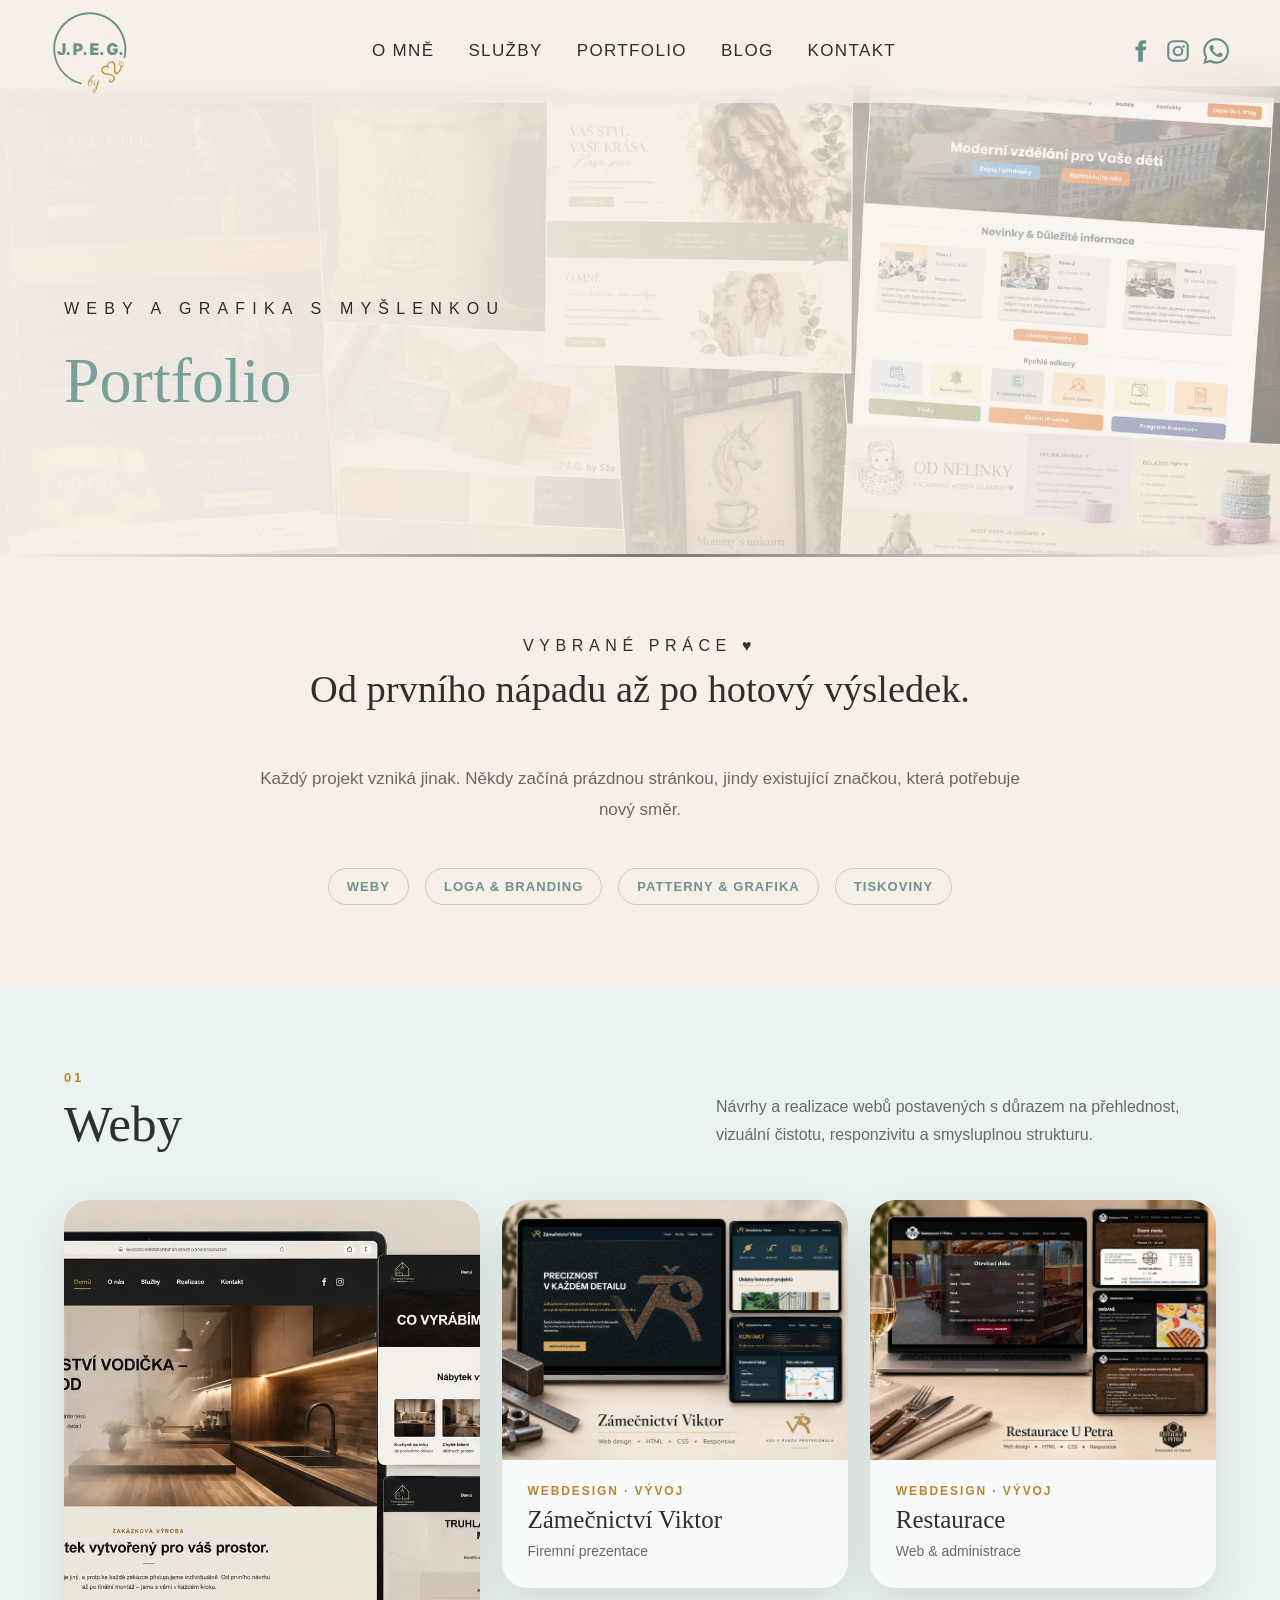
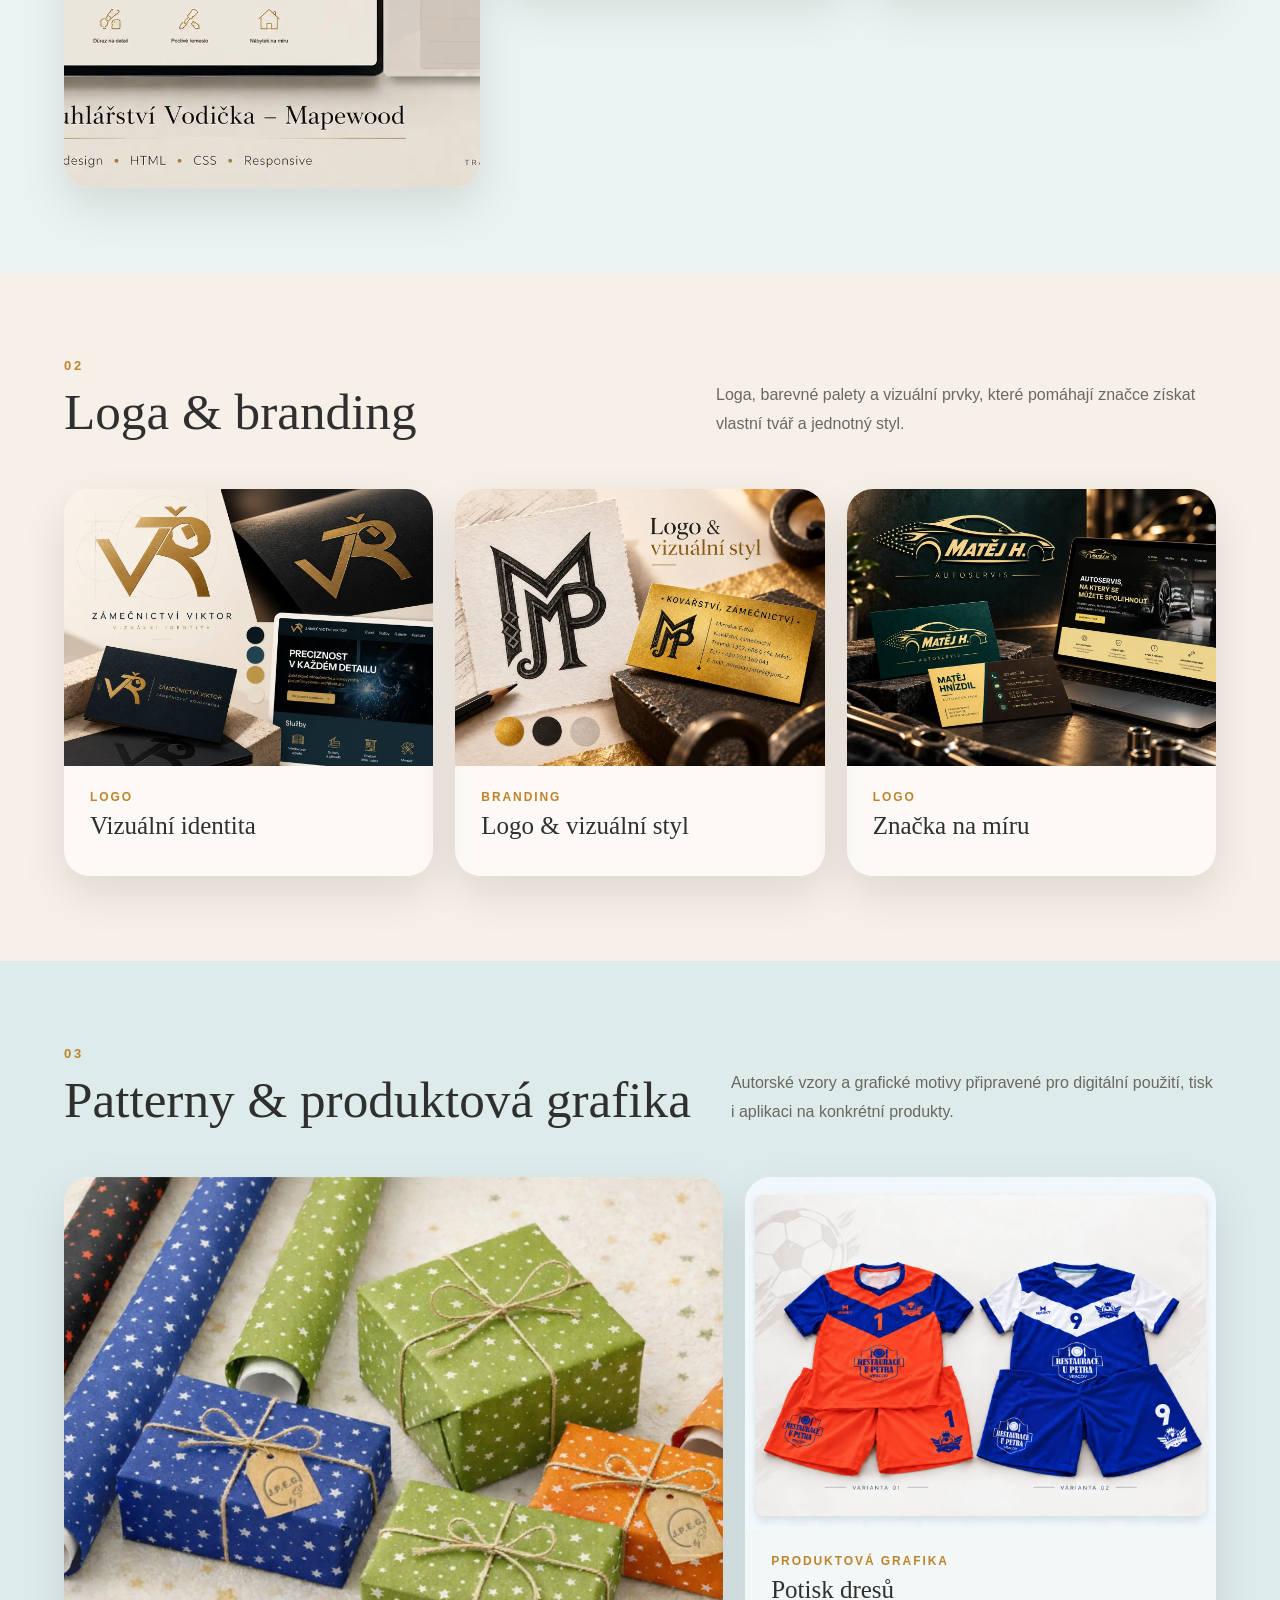
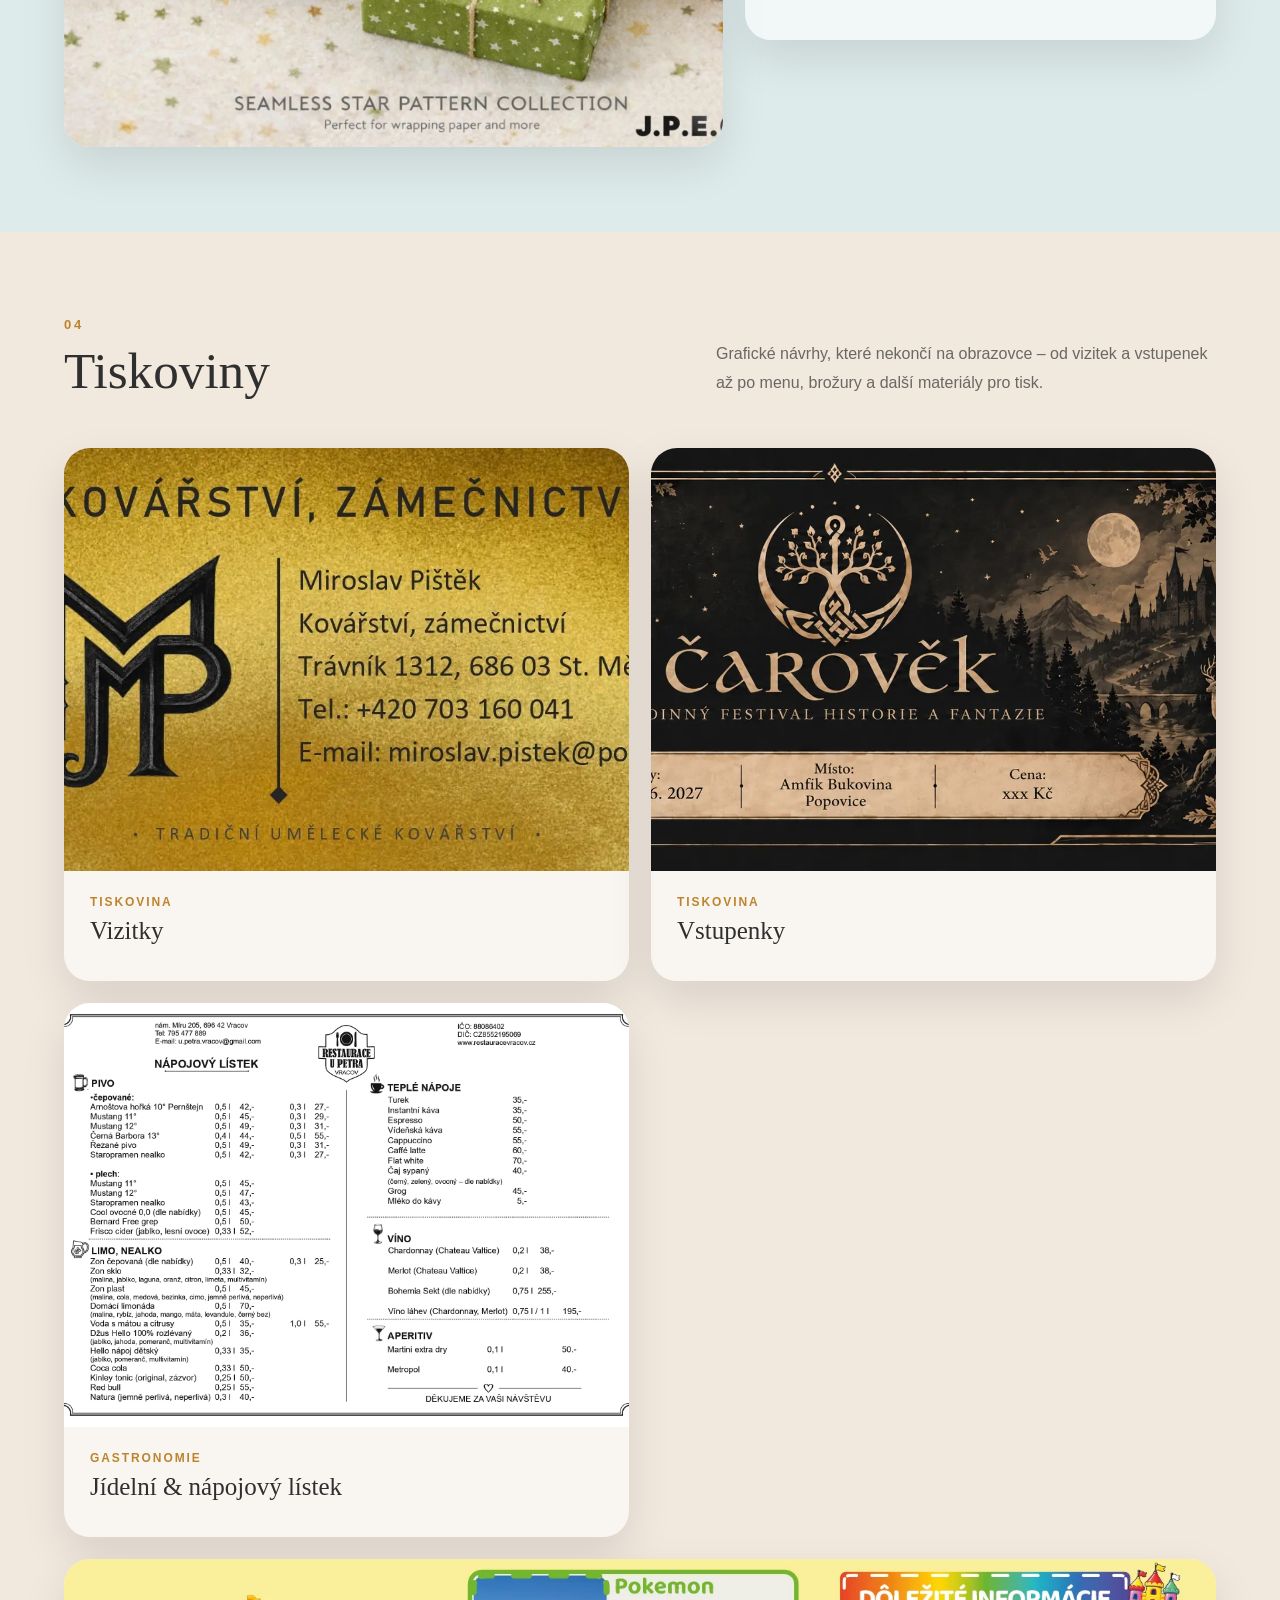
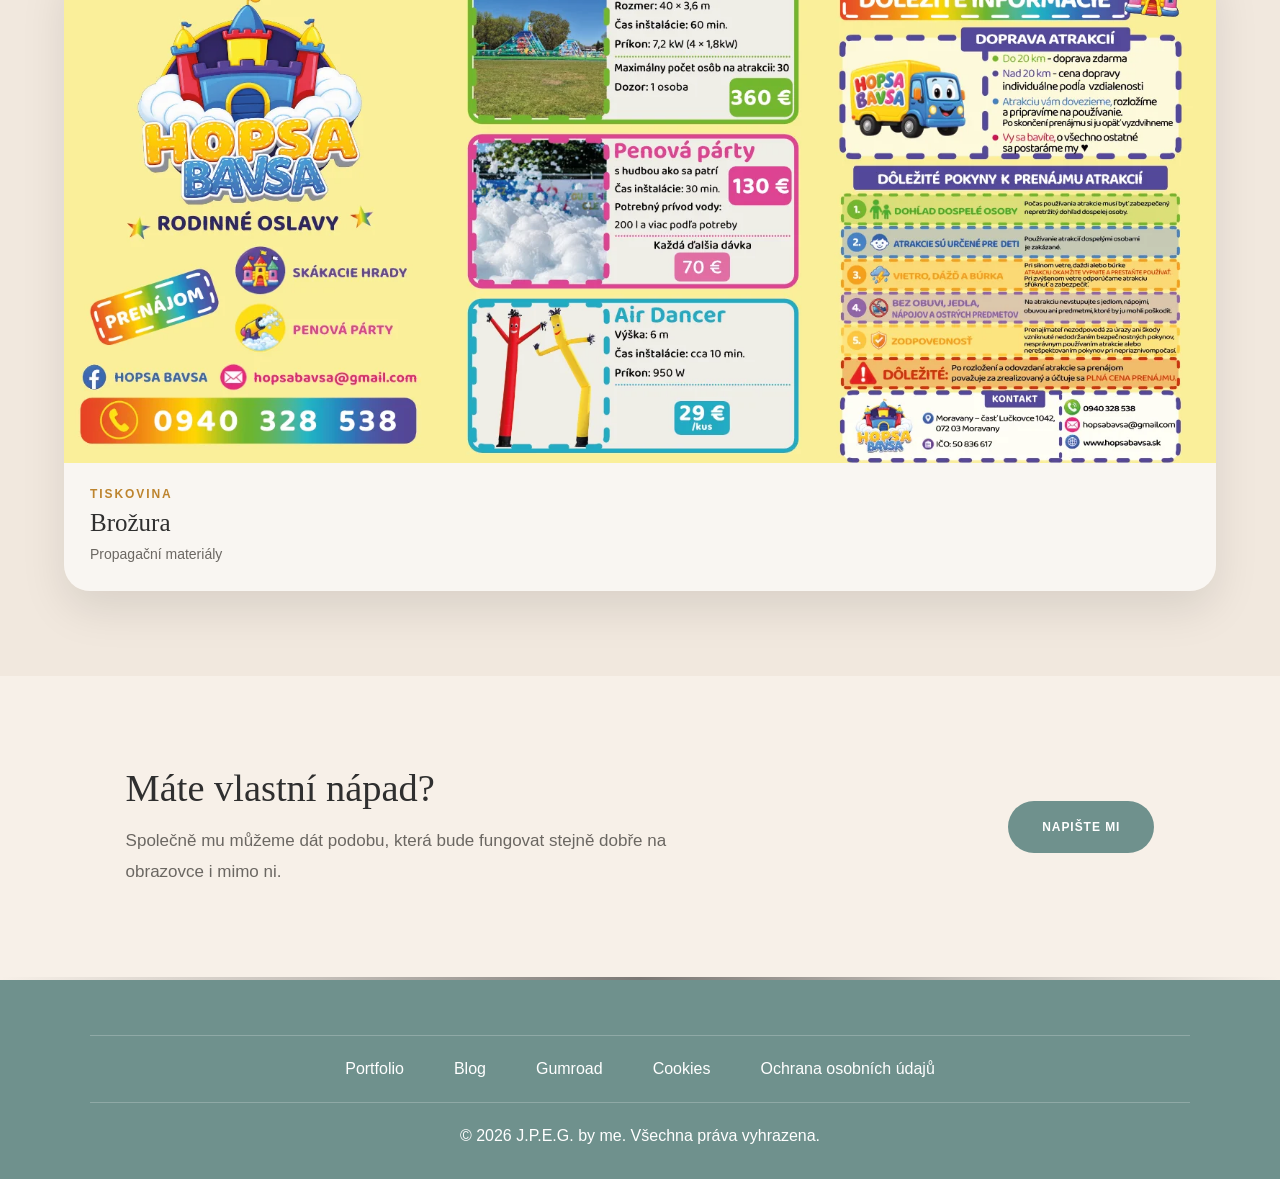
==== commit 6c3bf925: "Add files via upload" ====
--- a/pages/portfolio.html
+++ b/pages/portfolio.html
@@ -282,12 +282,12 @@
                 <article class="portfolio-item">
                     <div class="portfolio-image">
                         <img src="../assets/portfolio-shirt.webp"
-                            alt="Grafický návrh potisku trička">
+                            alt="Grafický návrh potisku dresů">
                     </div>
 
                     <div class="portfolio-item-info">
                         <p>Produktová grafika</p>
-                        <h3>Potisk trička</h3>
+                        <h3>Potisk dresů</h3>
                     </div>
                 </article>
 
@@ -319,7 +319,7 @@
 
                 <article class="portfolio-item">
                     <div class="portfolio-image">
-                        <img src="../assets/portfolio-business-card.webp"
+                        <img src="../assets/portfolio-b-card.webp"
                             alt="Návrh vizitky">
                     </div>
 
--- a/style.css
+++ b/style.css
@@ -17,14 +17,28 @@
 
 html {
     scroll-behavior: smooth;
+    overflow-x: hidden;
 }
 
 body {
+    width: 100%;
+    min-width: 0;
+    overflow-x: hidden;
+
     font-family: Arial, sans-serif;
     color: var(--text);
     background: var(--cream);
 }
 
+main,
+section,
+header,
+footer,
+nav,
+div {
+    min-width: 0;
+}
+
 img {
     display: block;
     max-width: 100%;
@@ -34,6 +48,7 @@
     color: inherit;
     text-decoration: none;
 }
+
 
 /* HEADER */
 
@@ -41,31 +56,52 @@
     position: fixed;
     top: 0;
     left: 0;
-    width: 100%;
+
+    width: 100%;
+
     z-index: 999;
+
     padding: 10px 7vw;
+
     background: rgba(247, 240, 232, 0.58);
+
     backdrop-filter: blur(18px);
     -webkit-backdrop-filter: blur(18px);
 }
 
 .site-header::after {
     content: "";
+
     position: absolute;
     left: 0;
     bottom: -2px;
+
     width: 100%;
     height: 10px;
-    background: linear-gradient(to bottom, rgba(0, 0, 0, .05), transparent);
+
+    background: linear-gradient(
+        to bottom,
+        rgba(0, 0, 0, .05),
+        transparent
+    );
+
     filter: blur(6px);
+
     pointer-events: none;
 }
 
 .navbar {
+    width: 100%;
+
     display: grid;
     grid-template-columns: 70px 1fr auto;
     align-items: center;
+
     gap: 48px;
+}
+
+.logo {
+    min-width: 0;
 }
 
 .logo img {
@@ -73,13 +109,17 @@
     height: auto;
 }
 
-
 .nav-menu {
+    min-width: 0;
+
     display: flex;
     justify-content: center;
     align-items: center;
+
     gap: 72px;
+
     list-style: none;
+
     font-size: 15px;
     font-weight: 400;
     letter-spacing: .08em;
@@ -92,19 +132,26 @@
 
 .nav-menu a {
     position: relative;
+
     padding-bottom: 8px;
+
     color: var(--text);
 }
 
 .nav-menu a::after {
     content: "";
+
     position: absolute;
     left: 50%;
     bottom: 0;
+
     width: 0;
     height: 2px;
+
     background: var(--duck-dark);
+
     transform: translateX(-50%);
+
     transition: width .3s ease;
 }
 
@@ -115,14 +162,22 @@
 .nav-socials {
     display: flex;
     align-items: center;
+
     gap: 18px;
+
+    flex-shrink: 0;
 }
 
 .nav-socials img {
     width: 28px;
     height: 28px;
-    filter: invert(56%) sepia(13%) saturate(609%) hue-rotate(126deg) brightness(91%) contrast(86%);
-    transition: opacity .25s ease, transform .25s ease;
+
+    filter: invert(56%) sepia(13%) saturate(609%)
+        hue-rotate(126deg) brightness(91%) contrast(86%);
+
+    transition:
+        opacity .25s ease,
+        transform .25s ease;
 }
 
 .nav-socials a:hover img {
@@ -130,24 +185,33 @@
     transform: translateY(-2px);
 }
 
+
 /* HAMBURGER */
 
 .menu-toggle {
     display: none;
+
     width: 44px;
     height: 44px;
+
     border: 0;
     background: transparent;
+
     cursor: pointer;
+
     z-index: 1001;
 }
 
 .menu-toggle span {
     display: block;
+
     width: 30px;
     height: 2px;
+
     margin: 7px auto;
+
     background: var(--text);
+
     transition: .3s;
 }
 
@@ -163,92 +227,136 @@
     transform: translateY(-9px) rotate(-45deg);
 }
 
+
 /* HERO */
 
 .hero {
+    width: 100%;
     min-height: 100vh;
+
     padding: 140px 7vw 80px;
+
     display: flex;
     align-items: center;
+
+    overflow: hidden;
+
     background:
-        linear-gradient(90deg,
+        linear-gradient(
+            90deg,
             rgba(247, 240, 232, .98) 0%,
             rgba(247, 240, 232, .94) 28%,
             rgba(247, 240, 232, .58) 48%,
-            rgba(247, 240, 232, .12) 75%),
+            rgba(247, 240, 232, .12) 75%
+        ),
         url("assets/hero.webp") 62% center / cover no-repeat;
 }
 
 .hero-content {
     position: relative;
+
     z-index: 2;
+
+    width: 100%;
     max-width: 580px;
+
+    min-width: 0;
 }
 
 .eyebrow {
     font-size: 16px;
     letter-spacing: .45em;
     text-transform: uppercase;
+
     margin-bottom: 48px;
 }
 
 .hero h1 {
     font-family: Georgia, "Times New Roman", serif;
+
     font-weight: 400;
+
     font-size: clamp(32px, 4.5vw, 86px);
     line-height: .72;
+
     margin-bottom: 56px;
 }
 
 .hero h1 span {
     display: block;
+
     color: var(--duck);
+
     font-style: italic;
+
     white-space: nowrap;
+
     font-size: clamp(26px, 3.5vw, 60px);
+
     margin-top: 22px;
     margin-bottom: 56px;
 }
 
 .hero-text {
+    width: 100%;
     max-width: 520px;
+
     font-size: 15px;
     line-height: 1.85;
+
     margin-top: 36px;
     margin-bottom: 56px;
 }
 
 .hero-actions {
+    max-width: 100%;
+
     display: flex;
     align-items: center;
+
     gap: 34px;
 }
 
 .btn {
+    max-width: 100%;
+
     min-height: 36px;
+
     padding: 0 16px;
+
     display: inline-flex;
     align-items: center;
     justify-content: center;
+
     gap: 12px;
+
     border-radius: 999px;
+
     color: #fff;
+
     font-size: 12px;
     font-weight: 700;
     letter-spacing: .08em;
     text-transform: uppercase;
+
     box-shadow: var(--shadow);
 }
 
 .btn img {
     width: 22px;
     height: 22px;
+
+    flex-shrink: 0;
+
     object-fit: contain;
 }
 
 .btn-pattern {
     background:
-        linear-gradient(rgba(111, 145, 141, .88), rgba(111, 145, 141, .88)),
+        linear-gradient(
+            rgba(111, 145, 141, .88),
+            rgba(111, 145, 141, .88)
+        ),
         url("assets/duck-egg-pattern.png") center / cover;
 }
 
@@ -256,44 +364,62 @@
     font-size: 14px;
     letter-spacing: .08em;
     text-transform: uppercase;
+
     border-bottom: 1px solid var(--duck-dark);
+
     padding-bottom: 7px;
 }
 
+
 /* BUSINESS CARD */
 
 .business-card {
+    width: 100%;
+
     min-height: calc(100vh - 250px);
+
     padding: 170px 7vw 100px;
+
     background:
-        linear-gradient(180deg,
+        linear-gradient(
+            180deg,
             rgba(247, 240, 232, .94),
-            rgba(247, 240, 232, .86)),
+            rgba(247, 240, 232, .86)
+        ),
         url("assets/hero-subpage.webp") center center / cover no-repeat;
 }
 
 .business-card-heading {
     text-align: center;
+
     max-width: 700px;
+
     margin: 0 auto 60px;
 }
 
 .business-card-heading h1 {
     font-family: Georgia, "Times New Roman", serif;
+
     font-weight: 400;
+
     font-size: clamp(38px, 4vw, 64px);
     line-height: 1.1;
+
     margin-bottom: 24px;
 }
 
 .business-card-heading .hero-text {
     max-width: 520px;
+
     margin: 0 auto;
+
     text-align: center;
 }
 
 .card {
+    width: 100%;
     max-width: 460px;
+
     margin: 0 auto;
 
     padding: 48px;
@@ -312,35 +438,45 @@
 
 .card-logo {
     width: 90px;
+
     margin: 0 auto 30px;
 }
 
 .card h2 {
     font-family: Georgia, "Times New Roman", serif;
+
     font-size: 40px;
     font-weight: 400;
+
     margin-bottom: 14px;
 }
 
 .card-subtitle {
     color: var(--duck-dark);
+
     letter-spacing: .12em;
     text-transform: uppercase;
+
     font-size: 14px;
+
     margin-bottom: 34px;
 }
 
 .card-divider {
     width: 80px;
     height: 2px;
+
     background: var(--gold);
+
     margin: 0 auto 34px;
 }
 
 .card-contact {
     display: flex;
     flex-direction: column;
+
     gap: 18px;
+
     margin-bottom: 38px;
 }
 
@@ -348,6 +484,7 @@
     display: flex;
     align-items: center;
     justify-content: center;
+
     gap: 14px;
 
     font-size: 17px;
@@ -356,12 +493,16 @@
 .contact-item img {
     width: 22px;
     height: 22px;
+
     flex-shrink: 0;
 
-    filter: invert(56%) sepia(13%) saturate(609%) hue-rotate(126deg) brightness(91%) contrast(86%);
+    filter: invert(56%) sepia(13%) saturate(609%)
+        hue-rotate(126deg) brightness(91%) contrast(86%);
 }
 
 .contact-item a {
+    overflow-wrap: anywhere;
+
     transition: .25s;
 }
 
@@ -372,10 +513,12 @@
 .card-buttons {
     display: flex;
     flex-direction: column;
+
     gap: 16px;
 }
 
 .btn-secondary {
+    max-width: 100%;
 
     min-height: 36px;
 
@@ -388,11 +531,8 @@
     background: transparent;
 
     font-size: 12px;
-
     font-weight: 700;
-
     letter-spacing: .08em;
-
     text-transform: uppercase;
 
     transition: .25s;
@@ -400,6 +540,7 @@
 
 .btn-secondary:hover {
     background: var(--duck-dark);
+
     color: #fff;
 }
 
@@ -409,54 +550,73 @@
     color: var(--muted);
 
     font-size: 14px;
-
     line-height: 1.7;
 }
 
+
 /* SEPARATOR */
 
 .separator {
+    width: 100%;
     height: 3px;
-    background: linear-gradient(90deg,
-            transparent,
-            rgba(45, 45, 45, .25),
-            rgba(45, 45, 45, .62),
-            rgba(45, 45, 45, .25),
-            transparent);
-}
+
+    background: linear-gradient(
+        90deg,
+        transparent,
+        rgba(45, 45, 45, .25),
+        rgba(45, 45, 45, .62),
+        rgba(45, 45, 45, .25),
+        transparent
+    );
+}
+
 
 /* SUBPAGE HERO */
 
 .subpage-hero {
+    width: 100%;
+
     min-height: 52vh;
+
     padding: 170px 7vw 80px;
+
     margin-top: 86px;
+
     display: flex;
     align-items: center;
 
+    overflow: hidden;
+
     background:
-        linear-gradient(90deg,
+        linear-gradient(
+            90deg,
             rgba(247, 240, 232, .98) 0%,
             rgba(247, 240, 232, .94) 35%,
             rgba(247, 240, 232, .78) 60%,
-            rgba(247, 240, 232, .58) 100%),
+            rgba(247, 240, 232, .58) 100%
+        ),
         url("assets/hero-subpage.webp") center center / cover no-repeat;
 }
 
 .subpage-hero-content {
     position: relative;
+
     z-index: 2;
+
+    min-width: 0;
 }
 
 .subpage-eyebrow {
     font-size: 16px;
     letter-spacing: .45em;
     text-transform: uppercase;
+
     margin-bottom: 34px;
 }
 
 .subpage-hero h1 {
     font-family: Georgia, "Times New Roman", serif;
+
     font-weight: 400;
 
     font-size: clamp(48px, 5vw, 86px);
@@ -465,16 +625,22 @@
     color: var(--duck);
 }
 
+
 /* SERVICES */
 
 .quick-services {
+    width: 100%;
+
     padding: 80px 7vw;
+
     background: var(--duck-light);
 }
 
 .section-heading {
     text-align: center;
+
     max-width: 910px;
+
     margin: 0 auto 55px;
 }
 
@@ -482,24 +648,34 @@
     font-size: 16px;
     letter-spacing: .35em;
     text-transform: uppercase;
+
     margin-bottom: 14px;
 }
 
 .section-heading h2 {
     font-family: Georgia, "Times New Roman", serif;
+
     font-size: clamp(24px, 3vw, 50px);
+
     font-weight: 400;
+
     line-height: 1.05;
 }
 
 .services-grid {
+    width: 100%;
+
     display: grid;
-    grid-template-columns: repeat(5, 1fr);
+    grid-template-columns: repeat(5, minmax(0, 1fr));
 }
 
 .service-card {
+    min-width: 0;
+
     text-align: center;
+
     padding: 24px 28px;
+
     border-right: 1px solid rgba(40, 40, 40, .18);
 }
 
@@ -510,6 +686,7 @@
 .service-card img {
     width: 42px;
     height: 42px;
+
     margin: 0 auto 24px;
 }
 
@@ -517,34 +694,51 @@
     font-size: 16px;
     letter-spacing: .12em;
     text-transform: uppercase;
+
     margin-bottom: 14px;
 }
 
 .service-card p {
     color: var(--muted);
+
     font-size: 16px;
     line-height: 1.65;
+
+    overflow-wrap: anywhere;
 }
 
 .service-card a {
     display: inline-block;
+
     margin-top: 18px;
+
     color: var(--gold);
+
     font-size: 26px;
 }
 
+
+/* SERVICES PAGE */
+
 .services-page {
+    width: 100%;
+
     padding: 0;
+
     background: var(--cream);
 }
 
-.services-page>.section-heading {
+.services-page > .section-heading {
     padding: 90px 7vw 55px;
+
     margin-bottom: 0;
 }
 
 .service-detail {
+    width: 100%;
+
     padding: 80px 7vw;
+
     border-top: 1px solid rgba(47, 47, 47, .12);
 }
 
@@ -561,14 +755,18 @@
 }
 
 .service-detail-content {
+    width: 100%;
+
     display: grid;
-    grid-template-columns: 220px 1fr;
+    grid-template-columns: 220px minmax(0, 1fr);
+
     align-items: center;
+
     gap: 80px;
 }
 
 .service-detail-reverse .service-detail-content {
-    grid-template-columns: 1fr 220px;
+    grid-template-columns: minmax(0, 1fr) 220px;
 }
 
 .service-detail-reverse .service-detail-icon {
@@ -579,6 +777,7 @@
 .service-detail-reverse .service-detail-text {
     grid-column: 1;
     grid-row: 1;
+
     justify-self: end;
 }
 
@@ -591,10 +790,13 @@
 .service-detail-icon img {
     width: 110px;
     height: 110px;
+
     object-fit: contain;
 }
 
 .service-detail-text {
+    min-width: 0;
+
     max-width: 700px;
 }
 
@@ -612,12 +814,15 @@
     margin-bottom: 28px;
 
     font-family: Georgia, "Times New Roman", serif;
+
     font-size: clamp(34px, 3vw, 52px);
+
     font-weight: 400;
+
     line-height: 1.05;
 }
 
-.service-detail-text>p:not(.service-number) {
+.service-detail-text > p:not(.service-number) {
     max-width: 620px;
 
     margin-bottom: 16px;
@@ -630,31 +835,40 @@
 
 .service-detail-text .text-link {
     display: inline-block;
+
     margin-top: 18px;
 
     color: var(--duck-dark);
+
     border-bottom-color: var(--duck-dark);
 
     font-weight: 700;
 
-    transition: color .25s ease,
+    transition:
+        color .25s ease,
         border-color .25s ease;
 }
 
 .service-detail-text .text-link:hover {
     color: var(--gold);
+
     border-bottom-color: var(--gold);
 }
 
+
 /* PORTFOLIO PAGE */
 
 .portfolio-intro {
+    width: 100%;
+
     padding: 90px 7vw;
+
     background: var(--cream);
 }
 
 .portfolio-intro-text {
     max-width: 760px;
+
     margin: 0 auto 42px;
 
     text-align: center;
@@ -669,13 +883,17 @@
     display: flex;
     justify-content: center;
     flex-wrap: wrap;
+
     gap: 16px;
 }
 
 .portfolio-nav a {
+    max-width: 100%;
+
     padding: 10px 18px;
 
     border: 1px solid rgba(111, 145, 141, .35);
+
     border-radius: 999px;
 
     color: var(--duck-dark);
@@ -690,6 +908,7 @@
 
 .portfolio-nav a:hover {
     background: var(--duck-dark);
+
     color: #fff;
 }
 
@@ -697,6 +916,8 @@
 /* PORTFOLIO SECTIONS */
 
 .portfolio-section {
+    width: 100%;
+
     padding: 100px 7vw;
 }
 
@@ -717,15 +938,18 @@
 }
 
 .portfolio-section-heading {
+    width: 100%;
+
     display: flex;
     justify-content: space-between;
     align-items: flex-end;
+
     gap: 60px;
 
     margin-bottom: 60px;
 }
 
-.portfolio-section-heading>div {
+.portfolio-section-heading > div {
     flex-shrink: 0;
 }
 
@@ -741,12 +965,15 @@
 
 .portfolio-section-heading h2 {
     font-family: Georgia, "Times New Roman", serif;
+
     font-size: clamp(38px, 4vw, 62px);
+
     font-weight: 400;
+
     line-height: 1.05;
 }
 
-.portfolio-section-heading>p {
+.portfolio-section-heading > p {
     max-width: 560px;
 
     color: var(--muted);
@@ -759,24 +986,34 @@
 /* PORTFOLIO GRID */
 
 .portfolio-grid {
+    width: 100%;
+
     display: grid;
-    grid-template-columns: repeat(3, 1fr);
+    grid-template-columns: repeat(3, minmax(0, 1fr));
+
     gap: 28px;
 }
 
 .portfolio-grid-large {
-    grid-template-columns: 1.4fr 1fr 1fr;
+    grid-template-columns:
+        minmax(0, 1.4fr)
+        minmax(0, 1fr)
+        minmax(0, 1fr);
 }
 
 .portfolio-grid-patterns {
-    grid-template-columns: 1.4fr 1fr;
+    grid-template-columns:
+        minmax(0, 1.4fr)
+        minmax(0, 1fr);
 }
 
 .portfolio-grid-print {
-    grid-template-columns: repeat(2, 1fr);
+    grid-template-columns: repeat(2, minmax(0, 1fr));
 }
 
 .portfolio-item {
+    min-width: 0;
+
     overflow: hidden;
 
     border-radius: 26px;
@@ -785,7 +1022,8 @@
 
     box-shadow: var(--shadow);
 
-    transition: transform .3s ease,
+    transition:
+        transform .3s ease,
         box-shadow .3s ease;
 }
 
@@ -814,6 +1052,7 @@
 
 .portfolio-item-featured .portfolio-image {
     height: 100%;
+
     min-height: 520px;
 
     aspect-ratio: auto;
@@ -858,8 +1097,11 @@
     margin-bottom: 8px;
 
     font-family: Georgia, "Times New Roman", serif;
+
     font-size: 25px;
     font-weight: 400;
+
+    overflow-wrap: anywhere;
 }
 
 .portfolio-item-info span {
@@ -868,28 +1110,41 @@
     font-size: 14px;
 }
 
+
 /* REFERENCES */
 
 .references {
+    width: 100%;
+
     padding: 90px 7vw;
+
     background: #f6efe7;
 }
 
 .reference-grid {
+    width: 100%;
+
     display: grid;
-    grid-template-columns: repeat(3, 1fr);
+    grid-template-columns: repeat(3, minmax(0, 1fr));
+
     gap: 26px;
 }
 
 .reference-grid article {
+    min-width: 0;
+
     padding: 36px;
+
     border-radius: 28px;
+
     background: rgba(255, 255, 255, .58);
+
     box-shadow: var(--shadow);
 }
 
 .reference-grid img {
     width: 42px;
+
     margin-bottom: 18px;
 }
 
@@ -897,48 +1152,68 @@
     font-size: 17px;
     letter-spacing: .12em;
     text-transform: uppercase;
+
     margin-bottom: 12px;
 }
 
 .reference-grid p {
     color: var(--muted);
+
     font-size: 16px;
     line-height: 1.7;
 }
 
+
 /* MOTTO */
 
 .motto {
+    width: 100%;
+
     padding: 90px calc(7vw + 36px);
 
     display: flex;
     justify-content: space-between;
     align-items: center;
+
     gap: 60px;
+}
+
+.motto > div {
+    min-width: 0;
 }
 
 .motto h2 {
     font-family: Georgia, "Times New Roman", serif;
+
     font-size: clamp(32px, 3vw, 48px);
+
     font-weight: 400;
+
     margin-bottom: 16px;
 }
 
 .motto p {
     max-width: 560px;
+
+    color: var(--muted);
+
     font-size: 17px;
     line-height: 1.8;
-    color: var(--muted);
 }
 
 .motto .footer-btn {
+    max-width: 100%;
+
     flex-shrink: 0;
 
     background: var(--duck-dark);
+
     border: none;
+
     color: #fff;
 
     padding: 0 34px;
+
     min-height: 52px;
 
     transition: .25s ease;
@@ -946,14 +1221,20 @@
 
 .motto .footer-btn:hover {
     background: var(--duck);
+
     transform: translateY(-2px);
 }
 
+
 /* FOOTER */
 
 .footer {
+    width: 100%;
+
     padding: 55px 7vw 34px;
+
     background: var(--duck-dark);
+
     color: #fff;
 }
 
@@ -961,38 +1242,50 @@
     display: flex;
     justify-content: space-between;
     align-items: center;
+
     gap: 36px;
+
     margin-bottom: 38px;
 }
 
 .footer-top h2 {
     font-size: 30px;
+
     margin-bottom: 6px;
 }
 
 .footer-top p {
     font-size: 17px;
+
     opacity: .9;
 }
 
 .footer-btn {
     border: 1px solid rgba(255, 255, 255, .7);
+
     background: transparent;
+
     box-shadow: none;
 }
 
 .footer-links {
+    width: 100%;
+
     display: flex;
     justify-content: center;
     flex-wrap: wrap;
+
     gap: 50px;
+
     padding: 24px 0;
+
     border-top: 1px solid rgba(255, 255, 255, .22);
     border-bottom: 1px solid rgba(255, 255, 255, .22);
 }
 
 .footer-bottom {
     padding-top: 24px;
+
     text-align: center;
 }
 
@@ -1000,35 +1293,44 @@
     display: none;
 }
 
+
 /* TABLET */
 
 @media (max-width: 1300px) {
+
     .hero {
         background:
-            linear-gradient(90deg,
+            linear-gradient(
+                90deg,
                 rgba(247, 240, 232, .98) 0%,
                 rgba(247, 240, 232, .94) 34%,
                 rgba(247, 240, 232, .55) 62%,
-                rgba(247, 240, 232, .18) 100%),
+                rgba(247, 240, 232, .18) 100%
+            ),
             url("assets/hero.webp") 68% center / cover no-repeat;
     }
 
+
     .services-grid {
-        grid-template-columns: repeat(2, 1fr);
+        grid-template-columns: repeat(2, minmax(0, 1fr));
+
         gap: 22px;
     }
 
     .service-card {
         border-right: 0;
+
         border-radius: 24px;
+
         background: rgba(255, 255, 255, .45);
     }
+
 
     .services-page {
         padding: 0;
     }
 
-    .services-page>.section-heading {
+    .services-page > .section-heading {
         padding: 80px 5vw 50px;
     }
 
@@ -1037,12 +1339,13 @@
     }
 
     .service-detail-content {
-        grid-template-columns: 180px 1fr;
+        grid-template-columns: 180px minmax(0, 1fr);
+
         gap: 60px;
     }
 
     .service-detail-reverse .service-detail-content {
-        grid-template-columns: 1fr 180px;
+        grid-template-columns: minmax(0, 1fr) 180px;
     }
 
     .service-detail-icon img {
@@ -1054,9 +1357,10 @@
         max-width: 640px;
     }
 
-    .service-detail-text>p:not(.service-number) {
+    .service-detail-text > p:not(.service-number) {
         font-size: 16px;
     }
+
 
     .portfolio-intro {
         padding: 80px 5vw;
@@ -1068,11 +1372,13 @@
 
     .portfolio-section-heading {
         gap: 40px;
+
         margin-bottom: 50px;
     }
 
-    .portfolio-section-heading>p {
+    .portfolio-section-heading > p {
         max-width: 500px;
+
         font-size: 16px;
     }
 
@@ -1081,19 +1387,24 @@
     }
 
     .portfolio-grid-large {
-        grid-template-columns: 1.2fr 1fr 1fr;
+        grid-template-columns:
+            minmax(0, 1.2fr)
+            minmax(0, 1fr)
+            minmax(0, 1fr);
     }
 
     .portfolio-item-featured .portfolio-image {
         min-height: 460px;
     }
 
+
     .site-header {
         padding: 10px 4vw;
     }
 
     .navbar {
         grid-template-columns: 90px 1fr auto;
+
         gap: 24px;
     }
 
@@ -1103,7 +1414,9 @@
 
     .nav-menu {
         gap: 34px;
+
         font-size: 17px;
+
         white-space: nowrap;
     }
 
@@ -1113,14 +1426,17 @@
 
     .nav-socials {
         gap: 12px;
+
         flex-shrink: 0;
     }
 
     .nav-socials img {
         width: 26px;
         height: 26px;
+
         min-width: 26px;
     }
+
 
     .business-card {
         padding: 150px 5vw 90px;
@@ -1130,20 +1446,28 @@
         max-width: 430px;
     }
 
+
     .subpage-hero {
         padding: 140px 5vw 70px;
     }
 }
 
+
 /* MOBILE */
 
 @media (max-width: 1100px) {
+
     .site-header {
+        width: 100%;
+
         padding: 12px 22px;
     }
 
     .navbar {
+        width: 100%;
+
         grid-template-columns: auto 1fr auto;
+
         gap: 10px;
     }
 
@@ -1153,7 +1477,10 @@
 
     .menu-toggle {
         display: block;
+
         justify-self: end;
+
+        flex-shrink: 0;
     }
 
     .nav-socials {
@@ -1162,84 +1489,157 @@
 
     .nav-menu {
         position: fixed;
+
         top: 74px;
         left: 18px;
         right: 18px;
+
+        width: auto;
+
         flex-direction: column;
+
         gap: 22px;
+
         padding: 30px 24px;
+
         border-radius: 26px;
+
         background: rgba(247, 240, 232, .86);
+
         backdrop-filter: blur(24px);
         -webkit-backdrop-filter: blur(24px);
+
         box-shadow: var(--shadow);
+
         opacity: 0;
+
         pointer-events: none;
+
         transform: translateY(-14px);
+
         transition: .3s ease;
+
         font-size: 18px;
+
+        white-space: normal;
     }
 
     .nav-menu.active {
         opacity: 1;
+
         pointer-events: auto;
+
         transform: translateY(0);
     }
 
+
     .hero {
+        width: 100%;
+
+        min-height: 100vh;
+
         padding: 120px 24px 70px;
+
         background:
-            linear-gradient(90deg,
+            linear-gradient(
+                90deg,
                 rgba(247, 240, 232, .98) 0%,
                 rgba(247, 240, 232, .94) 50%,
                 rgba(247, 240, 232, .55) 82%,
-                rgba(247, 240, 232, .25) 100%),
+                rgba(247, 240, 232, .25) 100%
+            ),
             url("assets/hero.webp") 72% center / cover no-repeat;
     }
 
     .hero-content {
-        max-width: 92vw;
+        width: 100%;
+
+        max-width: 580px;
+
         margin-top: 70px;
     }
 
     .eyebrow {
         font-size: 12px;
+
         letter-spacing: .28em;
     }
 
     .hero h1 {
-        font-size: clamp(56px, 14vw, 86px);
+        max-width: 100%;
+
+        font-size: clamp(44px, 10vw, 72px);
+
         line-height: .94;
     }
 
+    .hero h1 span {
+        max-width: 100%;
+
+        white-space: normal;
+    }
+
     .hero-text {
+        width: 100%;
+
         max-width: 460px;
+
         font-size: 16px;
+
+        overflow-wrap: anywhere;
     }
 
     .hero-actions {
+        width: 100%;
+
+        max-width: 100%;
+
         gap: 18px;
     }
+
+    .hero-actions .btn {
+        width: fit-content;
+
+        max-width: 100%;
+
+        min-width: 0;
+
+        white-space: normal;
+
+        text-align: center;
+    }
+
 
     .subpage-hero {
         min-height: 44vh;
+
         padding: 120px 24px 60px;
+
+        margin-top: 86px;
     }
 
     .subpage-eyebrow {
+        max-width: 100%;
+
         font-size: 12px;
+
         letter-spacing: .28em;
+
+        overflow-wrap: anywhere;
     }
 
     .subpage-hero h1 {
+        max-width: 100%;
+
         font-size: clamp(46px, 9vw, 72px);
     }
+
 
     .services-page {
         padding: 0;
     }
 
-    .services-page>.section-heading {
+    .services-page > .section-heading {
         padding: 70px 24px 45px;
     }
 
@@ -1249,7 +1649,8 @@
 
     .service-detail-content,
     .service-detail-reverse .service-detail-content {
-        grid-template-columns: 110px 1fr;
+        grid-template-columns: 110px minmax(0, 1fr);
+
         gap: 40px;
     }
 
@@ -1276,10 +1677,12 @@
         font-size: clamp(32px, 5vw, 44px);
     }
 
-    .service-detail-text>p:not(.service-number) {
+    .service-detail-text > p:not(.service-number) {
         max-width: 600px;
+
         font-size: 16px;
     }
+
 
     .portfolio-intro {
         padding: 70px 24px;
@@ -1304,6 +1707,7 @@
 
     .portfolio-section-heading {
         flex-direction: column;
+
         align-items: flex-start;
 
         gap: 24px;
@@ -1311,16 +1715,15 @@
         margin-bottom: 44px;
     }
 
-    .portfolio-section-heading>p {
+    .portfolio-section-heading > p {
         max-width: 620px;
     }
-
 
     .portfolio-grid,
     .portfolio-grid-large,
     .portfolio-grid-patterns,
     .portfolio-grid-print {
-        grid-template-columns: repeat(2, 1fr);
+        grid-template-columns: repeat(2, minmax(0, 1fr));
     }
 
     .portfolio-item-featured {
@@ -1334,12 +1737,21 @@
     .portfolio-item-featured .portfolio-image {
         min-height: 0;
         height: auto;
+
         aspect-ratio: 4 / 3;
     }
+
+
+    .reference-grid {
+        grid-template-columns: repeat(2, minmax(0, 1fr));
+    }
+
 
     .btn {
         min-height: 52px;
+
         padding: 0 24px;
+
         font-size: 12px;
     }
 
@@ -1347,38 +1759,63 @@
         font-size: 12px;
     }
 
+
     .footer-bottom {
         text-align: center;
     }
 
+
     .mobile-contact {
         position: fixed;
+
         z-index: 1200;
+
         left: 16px;
         right: 16px;
         bottom: 16px;
+
         display: grid;
-        grid-template-columns: 1fr 1fr;
+        grid-template-columns: repeat(2, minmax(0, 1fr));
+
         gap: 12px;
     }
 
     .mobile-contact a {
+        min-width: 0;
+
         padding: 14px 18px;
+
         text-align: center;
+
         border-radius: 999px;
+
         color: #fff;
+
         font-weight: 700;
+
         text-transform: uppercase;
+
         letter-spacing: .08em;
+
         background:
-            linear-gradient(rgba(111, 145, 141, .9), rgba(111, 145, 141, .9)),
+            linear-gradient(
+                rgba(111, 145, 141, .9),
+                rgba(111, 145, 141, .9)
+            ),
             url("assets/duck-egg-pattern.png") center / cover;
+
         box-shadow: var(--shadow);
     }
 
+
     .motto {
+        padding-left: 24px;
+        padding-right: 24px;
+
         flex-direction: column;
+
         text-align: center;
+
         gap: 36px;
     }
 
@@ -1386,6 +1823,11 @@
         margin: 0 auto;
     }
 
+    .motto .footer-btn {
+        margin-left: 0;
+    }
+
+
     .business-card {
         padding: 130px 24px 70px;
     }
@@ -1411,42 +1853,158 @@
     }
 }
 
+
+/* SMALL MOBILE */
+
 @media (max-width: 560px) {
+
+    .site-header {
+        padding: 10px 18px;
+    }
+
+    .navbar {
+        grid-template-columns: auto 1fr auto;
+
+        gap: 8px;
+    }
+
+    .logo img {
+        width: 68px;
+    }
+
+    .menu-toggle {
+        width: 42px;
+        height: 42px;
+    }
+
+    .menu-toggle span {
+        width: 28px;
+    }
+
+
+    .hero {
+        min-height: 100svh;
+
+        padding: 105px 20px 70px;
+
+        background:
+            linear-gradient(
+                90deg,
+                rgba(247, 240, 232, .98) 0%,
+                rgba(247, 240, 232, .94) 55%,
+                rgba(247, 240, 232, .62) 82%,
+                rgba(247, 240, 232, .35) 100%
+            ),
+            url("assets/hero.webp") 70% center / cover no-repeat;
+    }
+
+    .hero-content {
+        width: 100%;
+
+        max-width: 100%;
+
+        margin-top: 40px;
+    }
+
+    .eyebrow {
+        max-width: 100%;
+
+        font-size: 11px;
+
+        line-height: 1.6;
+
+        letter-spacing: .22em;
+
+        overflow-wrap: anywhere;
+    }
+
     .hero h1 {
-        font-size: 54px;
+        width: 100%;
+
+        max-width: 100%;
+
+        font-size: clamp(42px, 13vw, 54px);
+
+        line-height: .94;
+
+        overflow-wrap: anywhere;
     }
 
     .hero h1 span {
+        width: 100%;
+
+        max-width: 100%;
+
         white-space: normal;
+
+        font-size: .72em;
+
+        line-height: 1.05;
     }
 
     .hero-text {
+        width: 100%;
+
+        max-width: 100%;
+
         font-size: 15px;
-    }
+
+        line-height: 1.75;
+    }
+
+    .hero-actions {
+        width: 100%;
+    }
+
+    .hero-actions .btn {
+        width: fit-content;
+
+        max-width: 100%;
+
+        min-height: 46px;
+
+        padding: 8px 18px;
+
+        font-size: 11px;
+
+        line-height: 1.4;
+
+        white-space: normal;
+
+        text-align: center;
+    }
+
+    .hero-actions .btn img {
+        width: 18px;
+        height: 18px;
+
+        flex-shrink: 0;
+    }
+
 
     .subpage-hero {
         min-height: 38vh;
-        padding: 110px 24px 50px;
+
+        padding: 90px 24px 50px;
+
+        margin-top: 76px;
     }
 
     .subpage-hero h1 {
         font-size: 48px;
     }
 
+
     .services-page {
         padding: 0;
     }
 
-    .services-page>.section-heading {
+    .services-page > .section-heading {
         padding: 60px 24px 40px;
     }
 
     .services-grid {
         grid-template-columns: 1fr;
-    }
-
-    .services-page {
-        padding: 60px 24px;
     }
 
     .service-detail {
@@ -1464,16 +2022,19 @@
 
     .service-number {
         margin-bottom: 12px;
+
         font-size: 12px;
     }
 
     .service-detail-text h2 {
         margin-bottom: 22px;
+
         font-size: 32px;
     }
 
-    .service-detail-text>p:not(.service-number) {
+    .service-detail-text > p:not(.service-number) {
         font-size: 15px;
+
         line-height: 1.75;
     }
 
@@ -1481,6 +2042,7 @@
         margin-top: 14px;
     }
 
+
     .portfolio-intro {
         padding: 60px 24px;
     }
@@ -1518,11 +2080,11 @@
         font-size: 34px;
     }
 
-    .portfolio-section-heading>p {
+    .portfolio-section-heading > p {
         font-size: 15px;
+
         line-height: 1.75;
     }
-
 
     .portfolio-grid,
     .portfolio-grid-large,
@@ -1556,10 +2118,27 @@
         font-size: 22px;
     }
 
+
     .quick-services {
         padding: 60px 24px;
     }
 
+
+    .references {
+        padding: 70px 24px;
+    }
+
+    .reference-grid {
+        grid-template-columns: 1fr;
+
+        gap: 22px;
+    }
+
+    .reference-grid article {
+        padding: 28px;
+    }
+
+
     .motto {
         padding: 70px 24px;
     }
@@ -1569,19 +2148,39 @@
     }
 
     .motto .footer-btn {
+        width: fit-content;
+
+        max-width: 100%;
+
+        min-width: 0;
+
+        padding-left: 24px;
+        padding-right: 24px;
+
+        white-space: normal;
+    }
+
+
+    .footer {
+        padding: 45px 24px 100px;
+    }
+
+    .footer-links {
+        gap: 18px 26px;
+    }
+
+
+    .business-card {
+        padding: 110px 20px 60px;
+    }
+
+    .card {
         width: 100%;
-    }
-
-    .footer {
-        padding-bottom: 90px;
-    }
-
-    .business-card {
-        padding: 120px 20px 60px;
-    }
-
-    .card {
+
+        max-width: 100%;
+
         padding: 30px 22px;
+
         border-radius: 24px;
     }
 
@@ -1599,19 +2198,19 @@
 
     .contact-item {
         flex-direction: column;
+
         gap: 6px;
-    }
-
-    .contact-item span {
-        font-size: 20px;
     }
 
     .card-buttons {
         gap: 12px;
     }
 
+    .card-buttons .btn,
     .btn-secondary {
         width: 100%;
+
+        max-width: 100%;
     }
 
     .card-footer {
